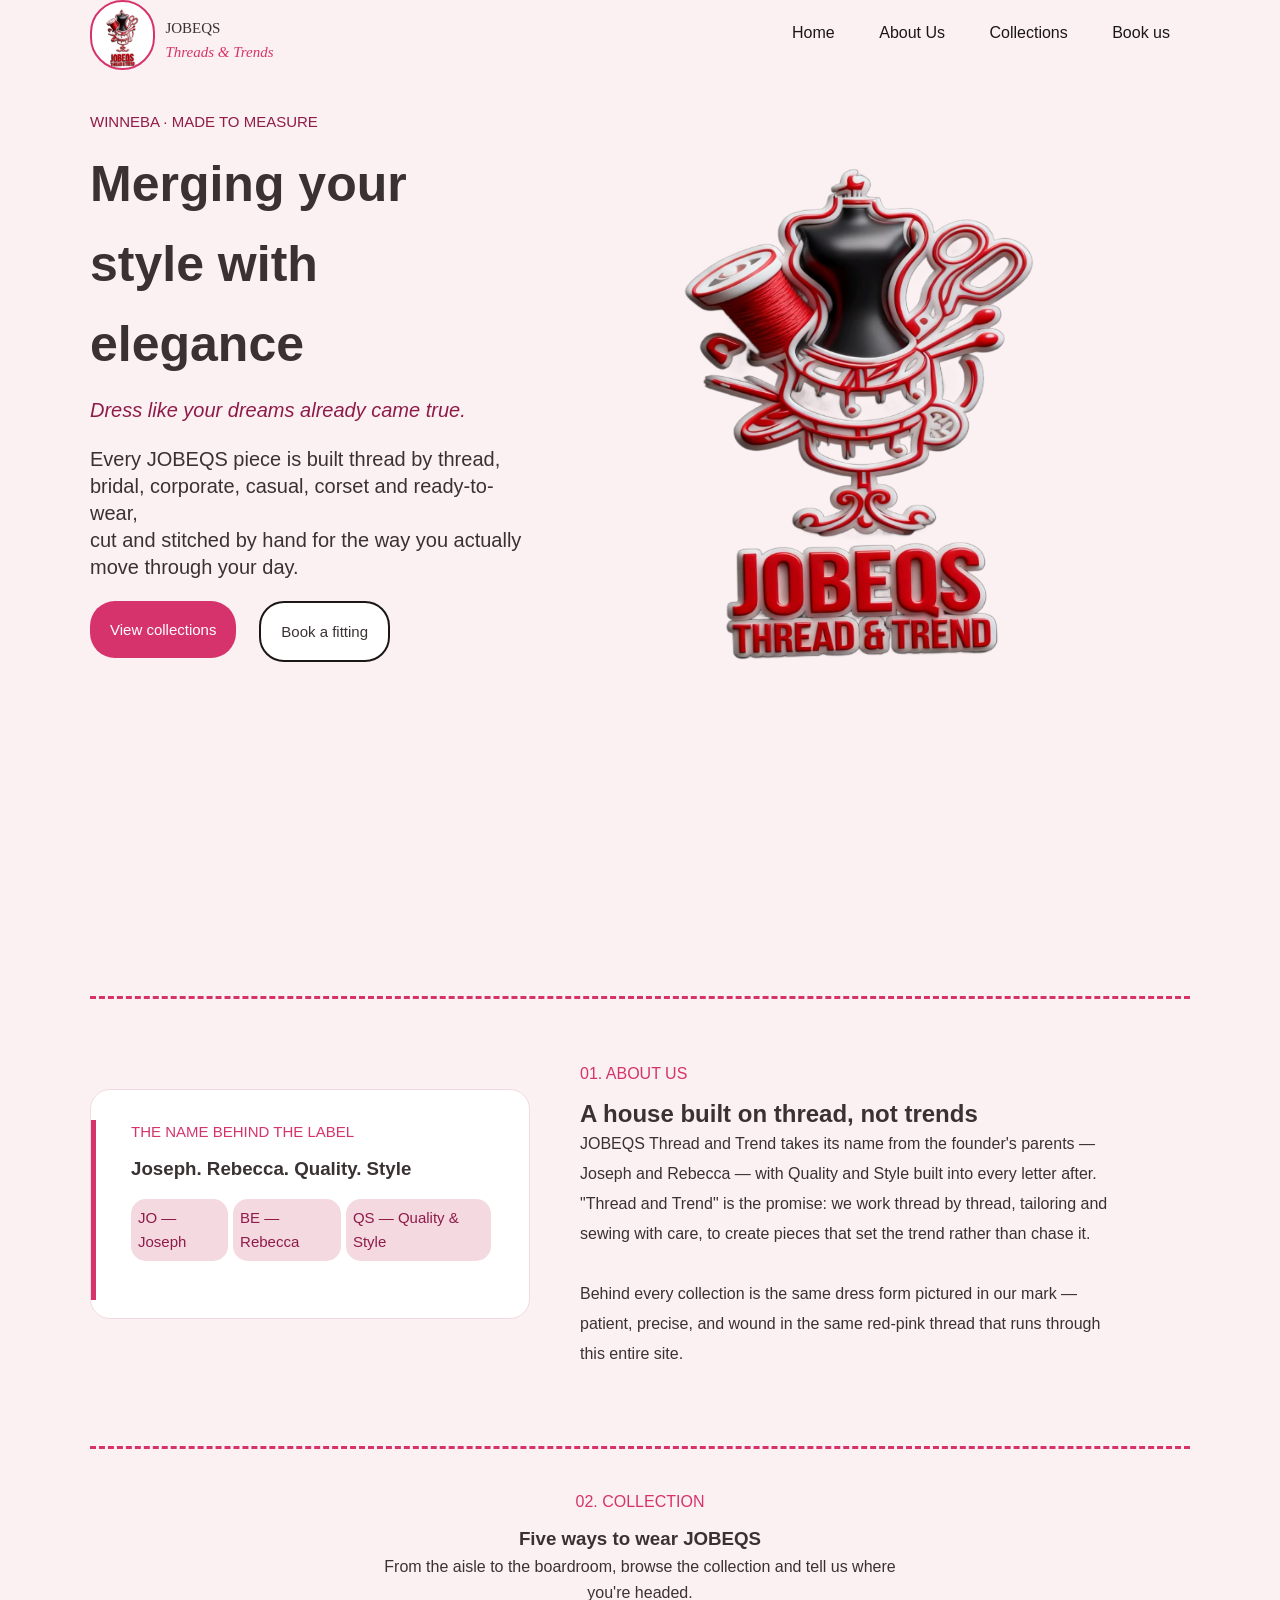
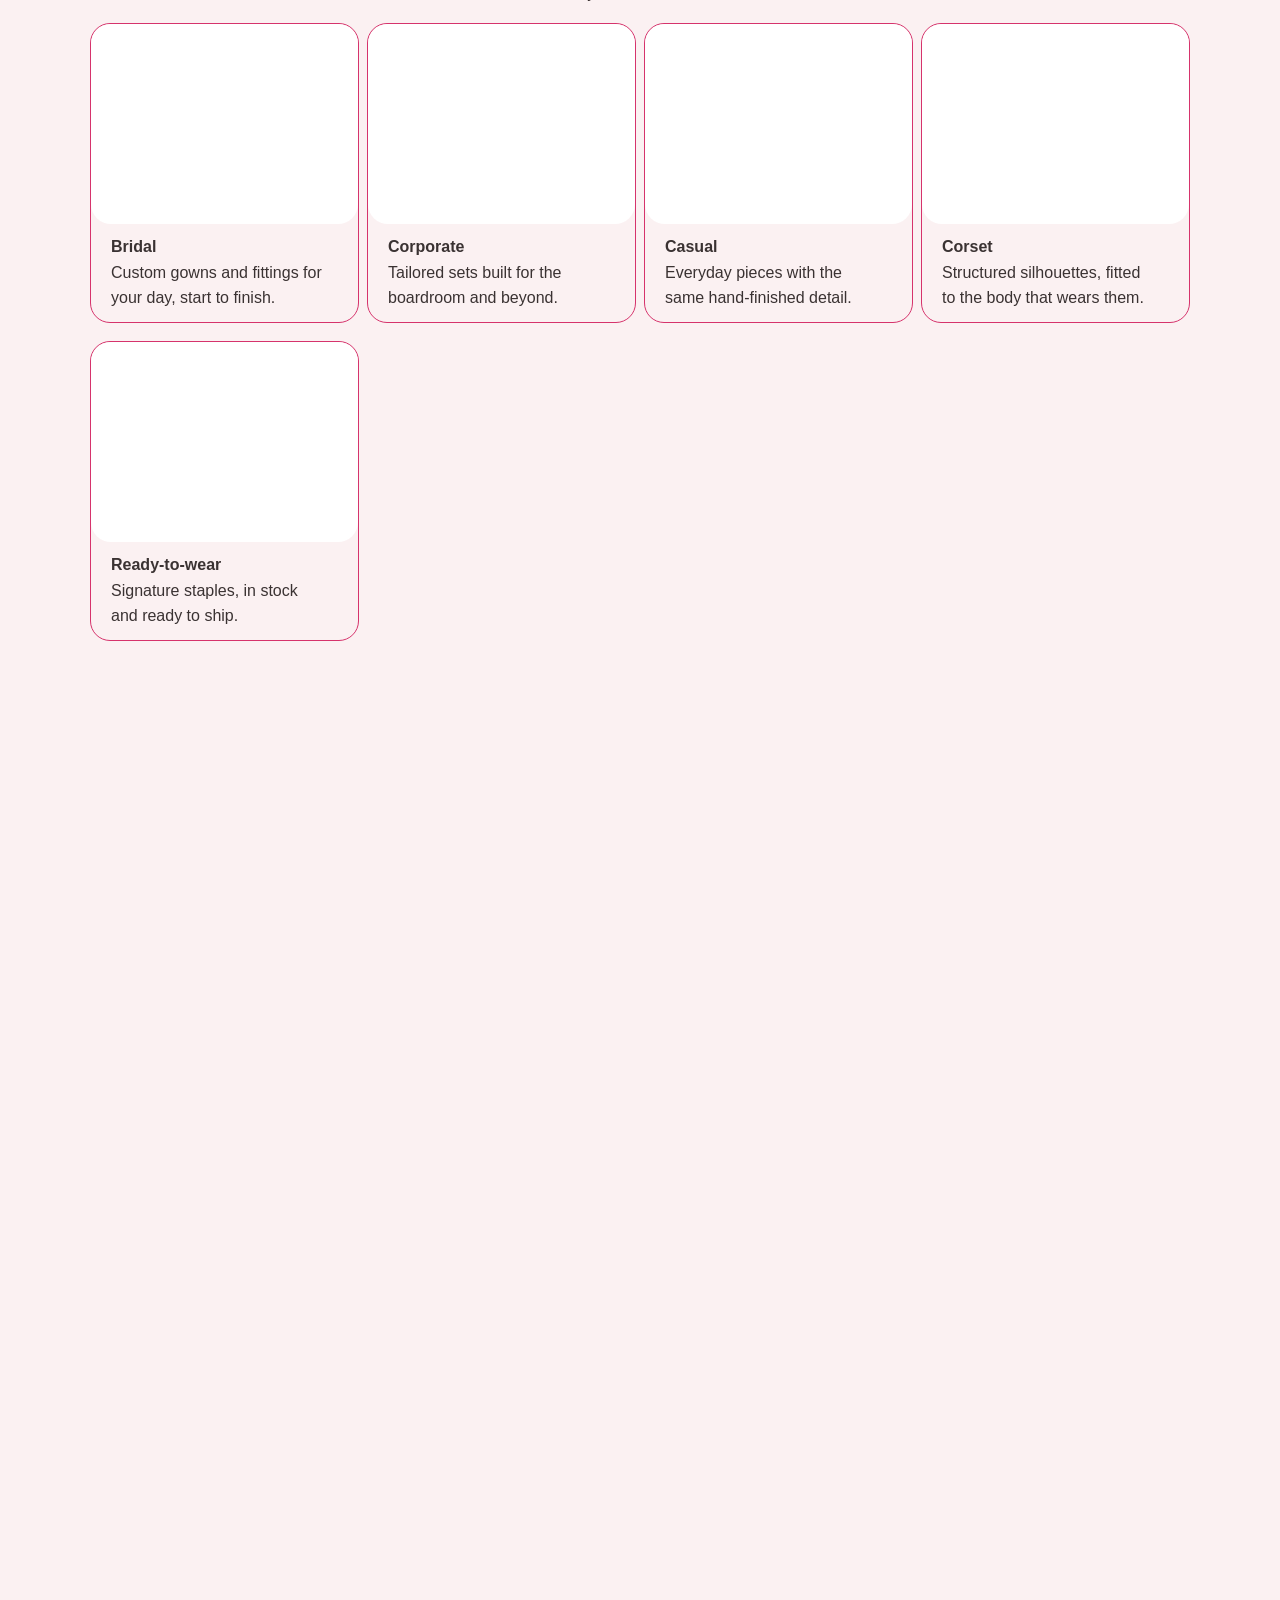
==== index.html @ d72ade36 "finished collections" ====
<!DOCTYPE html>
<html lang="en">
<head>
    <meta charset="UTF-8">
    <meta name="viewport" content="width=device-width, initial-scale=1.0">
    <meta name="author" content="Samuel Motey Howard">
    <meta name="description" content="JOBEQS Thread Trend — Winneba's bridal boutique, also crafting elegant ready-to-wear, corset & corporate fashion">
    <title>JOBEQS Thread & Trends</title>
    <link rel="stylesheet" href="styles/index.css">

    <link rel="preconnect" href="https://fonts.googleapis.com">
    <link rel="preconnect" href="https://fonts.gstatic.com" crossorigin>
    <link href="https://fonts.googleapis.com/css2?family=Roboto:ital,wght@0,100..900;1,100..900&display=swap" rel="stylesheet">
</head>
<body>
    <header>
        <div class="logo">
            <img src="images/20260605_090906.png" alt="jobeqes logo">
            <span>
                JOBEQS <br>
                <span class="brand">Threads &amp; Trends</span>
            </span>
        </div>

        <div class="nav">
            <a href="#">Home</a>
            <a href="#">About Us</a>
            <a href="#">Collections</a>
            <a href="#">Book us</a>
        </div>
    </header>



    <main>
        <section class="home">
            <div class="homeinfo">
                <p class="hometop">
                    WINNEBA &middot; MADE TO MEASURE
                </p>

                <h1>Merging your <br>
                    style with <br>
                    elegance 
                </h1>

                <p class="homebottom">
                    Dress like your dreams already came true.
                </p>

                <article>
                    Every JOBEQS piece is built thread by thread, <br>bridal, corporate, casual, corset and ready-to-wear,<br>cut and
                    stitched by
                    hand for the way you actually <br>move through your day.
                </article>

                <div class="buttons">
                    <a href="#" class="viewcollection">
                        <button>View collections</button>
                    </a>
                    
                    <a href="#" class="bookfitting">
                        <button>Book a fitting</button>
                    </a>
                </div>
            </div>


            <div class="homeimage">
                <img src="images/20260605_090906.png" alt="image">
            </div>
        </section>
        <br>
        <section class="aboutus">
            <div class="labelbox">
                <div class="label">
                    <p class="sectiontitle">THE NAME BEHIND THE LABEL</p>
                    <h3>Joseph. Rebecca. Quality. Style</h3>
                    <span>
                        <p>JO — Joseph</p>
                        <p>BE — Rebecca</p> 
                        <p>QS — Quality & Style</p>
                    </span>
                </div>
            </div>

            <div class="labelinfo">
                <p class="sectiontitle">01. ABOUT US</p>
                <h2>A house built on thread, not trends</h2>
                <p>JOBEQS Thread and Trend takes its name from the founder's parents — <br>Joseph and Rebecca — with Quality and Style built
                into every letter after. <br>"Thread and Trend" is the promise: we work thread by thread, tailoring and <br>sewing with care, to
                create pieces that set the trend rather than chase it.
                <br><br>
                Behind every collection is the same dress form pictured in our mark — <br>patient, precise, and wound in the same red-pink
                thread that runs through <br>this entire site.</p>
            </div>
        </section>

        <section class="collections">
            <div class="collectioninfo">
                <p class="sectiontitle">02. COLLECTION</p>
                <h3>Five ways to wear JOBEQS</h3>
                <p>From the aisle to the boardroom, browse the collection and tell us where <br>you're headed.</p>

            </div>

            <div class="products">
                <div class="productcat">
                    <div class="productimage"></div>
                    <div class="productinfo">
                        <h4>Bridal</h4>
                        <p>Custom gowns and fittings for <br>your day, start to finish.</p>
                    </div>
                </div>

                <div class="productcat">
                    <div class="productimage"></div>
                    <div class="productinfo">
                        <h4>Corporate</h4>
                        <p>Tailored sets built for the <br>boardroom and beyond.</p>
                    </div>
                </div>

                <div class="productcat">
                    <div class="productimage"></div>
                    <div class="productinfo">
                        <h4>Casual</h4>
                        <p>Everyday pieces with the <br>same hand-finished detail.</p>
                    </div>
                </div>
                
                <div class="productcat">
                    <div class="productimage"></div>
                    <div class="productinfo">
                        <h4>Corset</h4>
                        <p>Structured silhouettes, fitted <br>to the body that wears them.</p>
                    </div>
                </div>

                <div class="productcat">
                    <div class="productimage"></div>
                    <div class="productinfo">
                        <h4>Ready-to-wear</h4>
                        <p>Signature staples, in stock <br>and ready to ship.</p>
                    </div>
                </div class="productcat">
            </div>
        </section>

        <section></section>
    </main>
    


    <footer></footer>
</body>
</html>
---- styles/index.css ----
*{
    margin: 0;
    padding: 0;
    box-sizing: border-box;
}

:root {
    --blush: #FBF1F2;
    --paper: #FFFFFF;
    --pink-mist: #F4D9E1;
    --rose: #D6336C;
    --rose-deep: #8F1B49;
    --ink: #1B1717;
    --ink-soft: #3A3232;
    --thread: repeating-linear-gradient(90deg, var(--rose) 0 10px, transparent 10px 18px);
}

html{
    scroll-behavior: smooth;
}

body{
    background-color: var(--blush);
    color: var(--ink-soft);
    font-family: 'Roboto', sans-serif;
    line-height: 1.6;
}

header,main,footer{
    /* border: 1px solid red; */
    width: 1100px;
    height: auto;
    margin: 0 auto;
    font-family: 'Gill Sans', 'Gill Sans MT', Calibri, 'Trebuchet MS', sans-serif;
    
}

header{
    position: sticky;
    top: 0;
    z-index: 50;
    height: 70px;
    display: flex;
    flex-direction: row;
    justify-content: space-between;
    background: #FBF1F2;
}

.logo{
    display: flex;
    flex-direction: row;
    width: 30%;
    height: 100%;
    gap: 0.65em
}

.logo img{
    border: 2px solid var(--rose);
    border-radius: 35px;
    width: 65px;
    height: 100%;
    background: var(--paper);
}

.logo span{
    margin-top: 16px;
    font-family: "Fraunces";
    font-size: 15px;
}

.logo .brand{
    font-family: "Cormorant Garamond";
    color: var(--rose);
    font-style: italic;
}

.nav {
    padding-top: 20px;
}

.nav a{
    padding: 20px;
    text-decoration: none;
    color: var(--ink);
    font-size: 16px;
    font-family: "Work Sans", Arial, sans-serif;
}

main{
    display: flex;
    flex-direction: column;
}

main section{
    /* border: 1px solid red; */
    height: 900px;
}
.home {
    display: flex;
    flex-direction: row;
    border: none;
}

.homeinfo {
    width: 40%;
    height: 560px;
    margin-top: 40px;
}

.homeimage {
    width: 60%;
    height: 560px;
    margin-top: 40px;
}

.homeimage img {
    height: 100%;
    width: 100%;
}

.home p {
    color: var(--rose-deep);
    font-size: 15px;
    padding-bottom: 10px;
}

.home h1 {
    padding-bottom: 10px;
    font-size: 50px;
    font-family: "Work Sans", Arial, sans-serif;
}

.home .homebottom {
    font-style: italic;
    font-size: 20px;
}

.buttons {
    width: 300px;
    display: flex;
    flex-direction: row;
    justify-content: space-between;
    margin-top: 20px;
}

.buttons button {
    border-radius: 25px;
    padding: 20px;
    font-size: 15px;
}

.viewcollection button {
    background-color: var(--rose);
    color: #FFFFFF;
    border: none;
}

.bookfitting button {
    background-color: var(--paper);
    border: 2px solid #1B1717;
    color: #3A3232;
}

.home article {
    margin-top: 10px;
    line-height: 27px;
    font-size: 20px;
}

.aboutus{
    border-top: 3px dashed #D6336C;
    display: flex;
    flex-direction: row;
    height: 450px;
}

.aboutus .labelbox{
    border: 1px solid #F4D9E1;
    width: 40%;
    height: 230px;
    margin-top: 90px;
    background: var(--paper);
    border-radius: 20px;

}

.aboutus .labelinfo {
    width: 55%;
    height: 320px;
    margin-top: 60px;
    margin-left: 50px;
    line-height: 30px;
}

.sectiontitle{
    color: var(--rose);
    padding-bottom: 10px;
}

.label{
    margin-top: 30px;
    width: 400px;
    height: 180px;
    border-left: 5px solid #D6336C;
    padding-left: 35px;
}

.label p{
    font-size: 15px;
}


.label span{
    display: flex;
    flex-direction: row;
    gap: 5px;
    margin-top: 15px;
}

.label span p{
    background: var(--pink-mist);
    color: var(--rose-deep);
    padding: 7px;
    border-radius: 15px;
}

.collections{
    border-top: 3px dashed #D6336C;

}

.collectioninfo{
    margin-top: 40px;
    height: 15%;
}

.collectioninfo h3{
    text-align: center;
}

.collectioninfo p{
    text-align: center;
}

.products{
    height: 70%;
    display: grid;
    grid-template-columns: repeat(4, 1fr);
    gap: 8px;
}

.products .productcat{
    border: 1px solid #D6336C;
    width: 269px;
    height: 300px;
    display: flex;
    flex-direction: column;
    border-radius: 20px;
}

.productimage{
    border-radius: 20px;
    background: #FFFFFF;
    height: 200px;

}

.productinfo{
    padding: 10px 0 0 20px;
}
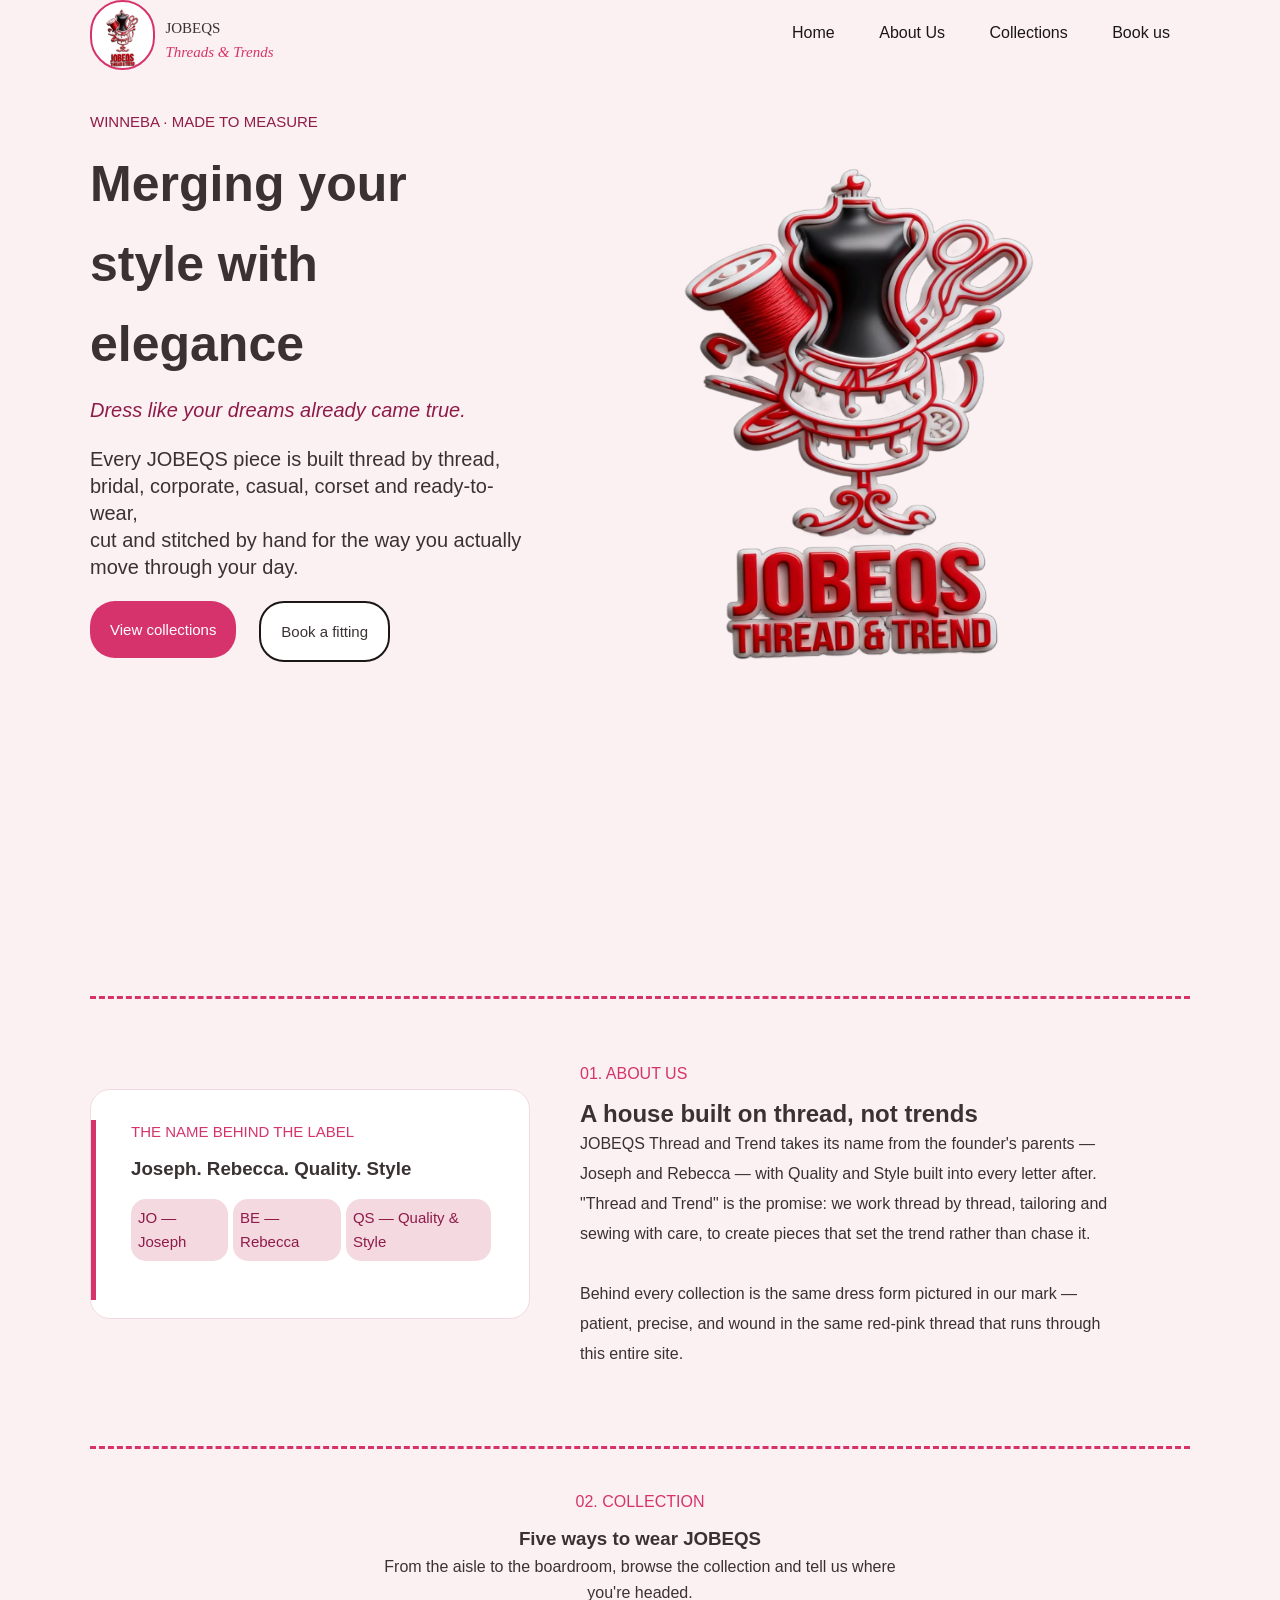
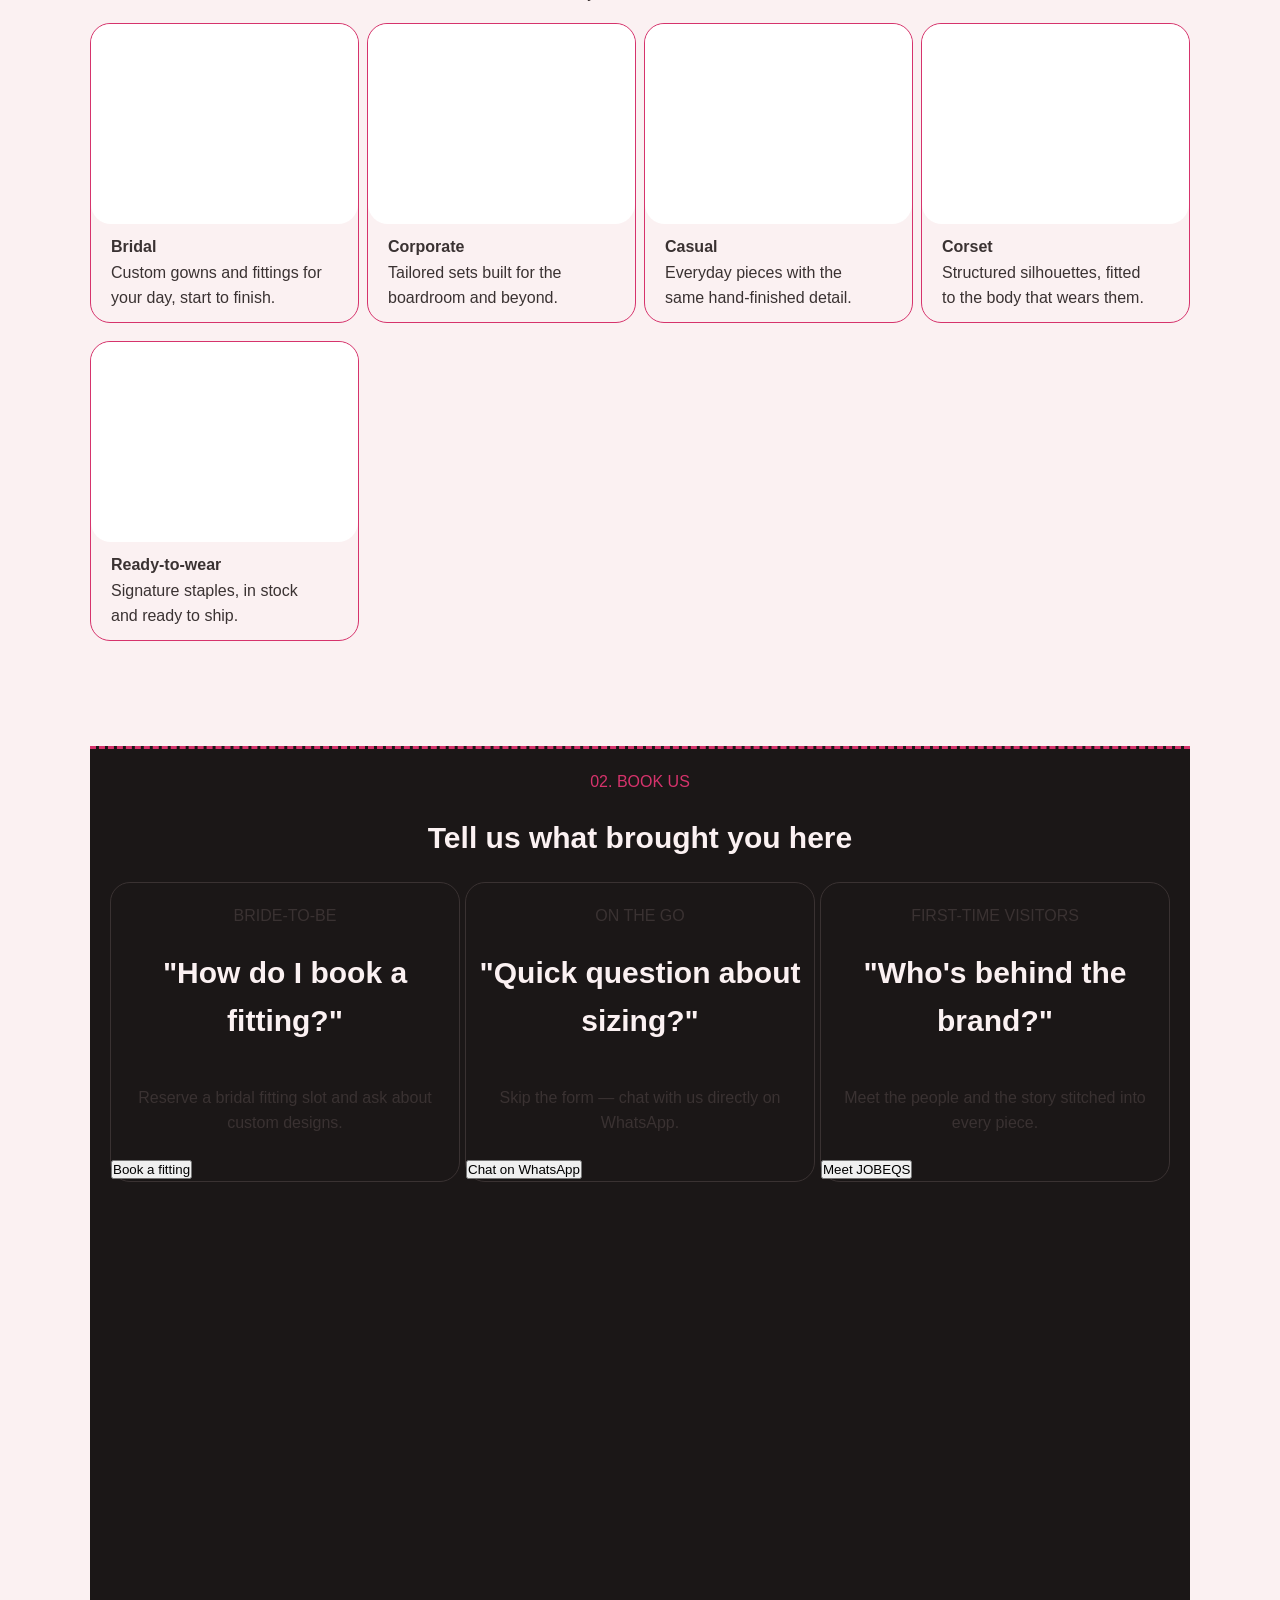
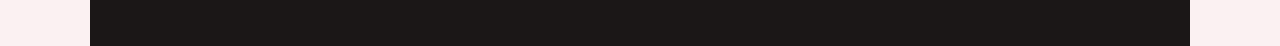
==== commit c50060c1: "bookus" ====
--- a/index.html
+++ b/index.html
@@ -147,7 +147,41 @@
             </div>
         </section>
 
-        <section></section>
+        <section class="bookus">
+            <p class="sectiontitle">02. BOOK US</p>
+            <h3>Tell us what brought you here</h3>
+
+            <div class="bookusdiv">
+                <div class="bookusinfo">
+                    <p>BRIDE-TO-BE</p>
+                    <h3>"How do I book a fitting?"</h3>
+                    <p>Reserve a bridal fitting slot and ask about custom designs.</p>
+                    <a href="#">
+                        <button>Book a fitting</button>
+                    </a>
+                </div>
+
+
+                <div class="bookusinfo">
+                    <p>ON THE GO</p>
+                    <h3>"Quick question about sizing?"</h3>
+                    <p>Skip the form — chat with us directly on WhatsApp.</p>
+                    <a href="#">
+                        <button>Chat on WhatsApp</button>
+                    </a>
+                </div>
+
+
+                <div class="bookusinfo">
+                    <p>FIRST-TIME VISITORS</p>
+                    <h3>"Who's behind the brand?"</h3>
+                    <p>Meet the people and the story stitched into every piece.</p>
+                    <a href="#">
+                        <button>Meet JOBEQS</button>
+                    </a>
+                </div>
+            </div>
+        </section>
     </main>
     
 
--- a/styles/index.css
+++ b/styles/index.css
@@ -84,6 +84,7 @@
     color: var(--ink);
     font-size: 16px;
     font-family: "Work Sans", Arial, sans-serif;
+    cursor: pointer;
 }
 
 main{
@@ -153,12 +154,14 @@
     background-color: var(--rose);
     color: #FFFFFF;
     border: none;
+    cursor: pointer;
 }
 
 .bookfitting button {
     background-color: var(--paper);
     border: 2px solid #1B1717;
     color: #3A3232;
+    cursor: pointer;
 }
 
 .home article {
@@ -256,6 +259,7 @@
     display: flex;
     flex-direction: column;
     border-radius: 20px;
+    cursor: pointer;
 }
 
 .productimage{
@@ -269,4 +273,36 @@
     padding: 10px 0 0 20px;
 }
 
-
+.bookus{
+    border-top: 3px dashed #D6336C;
+    background: var(--ink);
+}
+
+.bookus p{
+    text-align: center;
+    padding: 20px;
+}
+
+.bookus h3{
+    text-align: center;
+    color: var(--blush);
+    font-size: 30px;
+    padding-bottom: 20px;
+}
+
+.bookusdiv{
+    display: flex;
+    flex-direction: row;
+    justify-content: center;
+    gap: 5px;
+}
+
+.bookusinfo{
+    border: 1px solid #3A3232;
+    width: 350px;
+    height: 300px;
+    display: flex;
+    flex-direction: column;
+    border-radius: 20px;
+    cursor: pointer;
+}
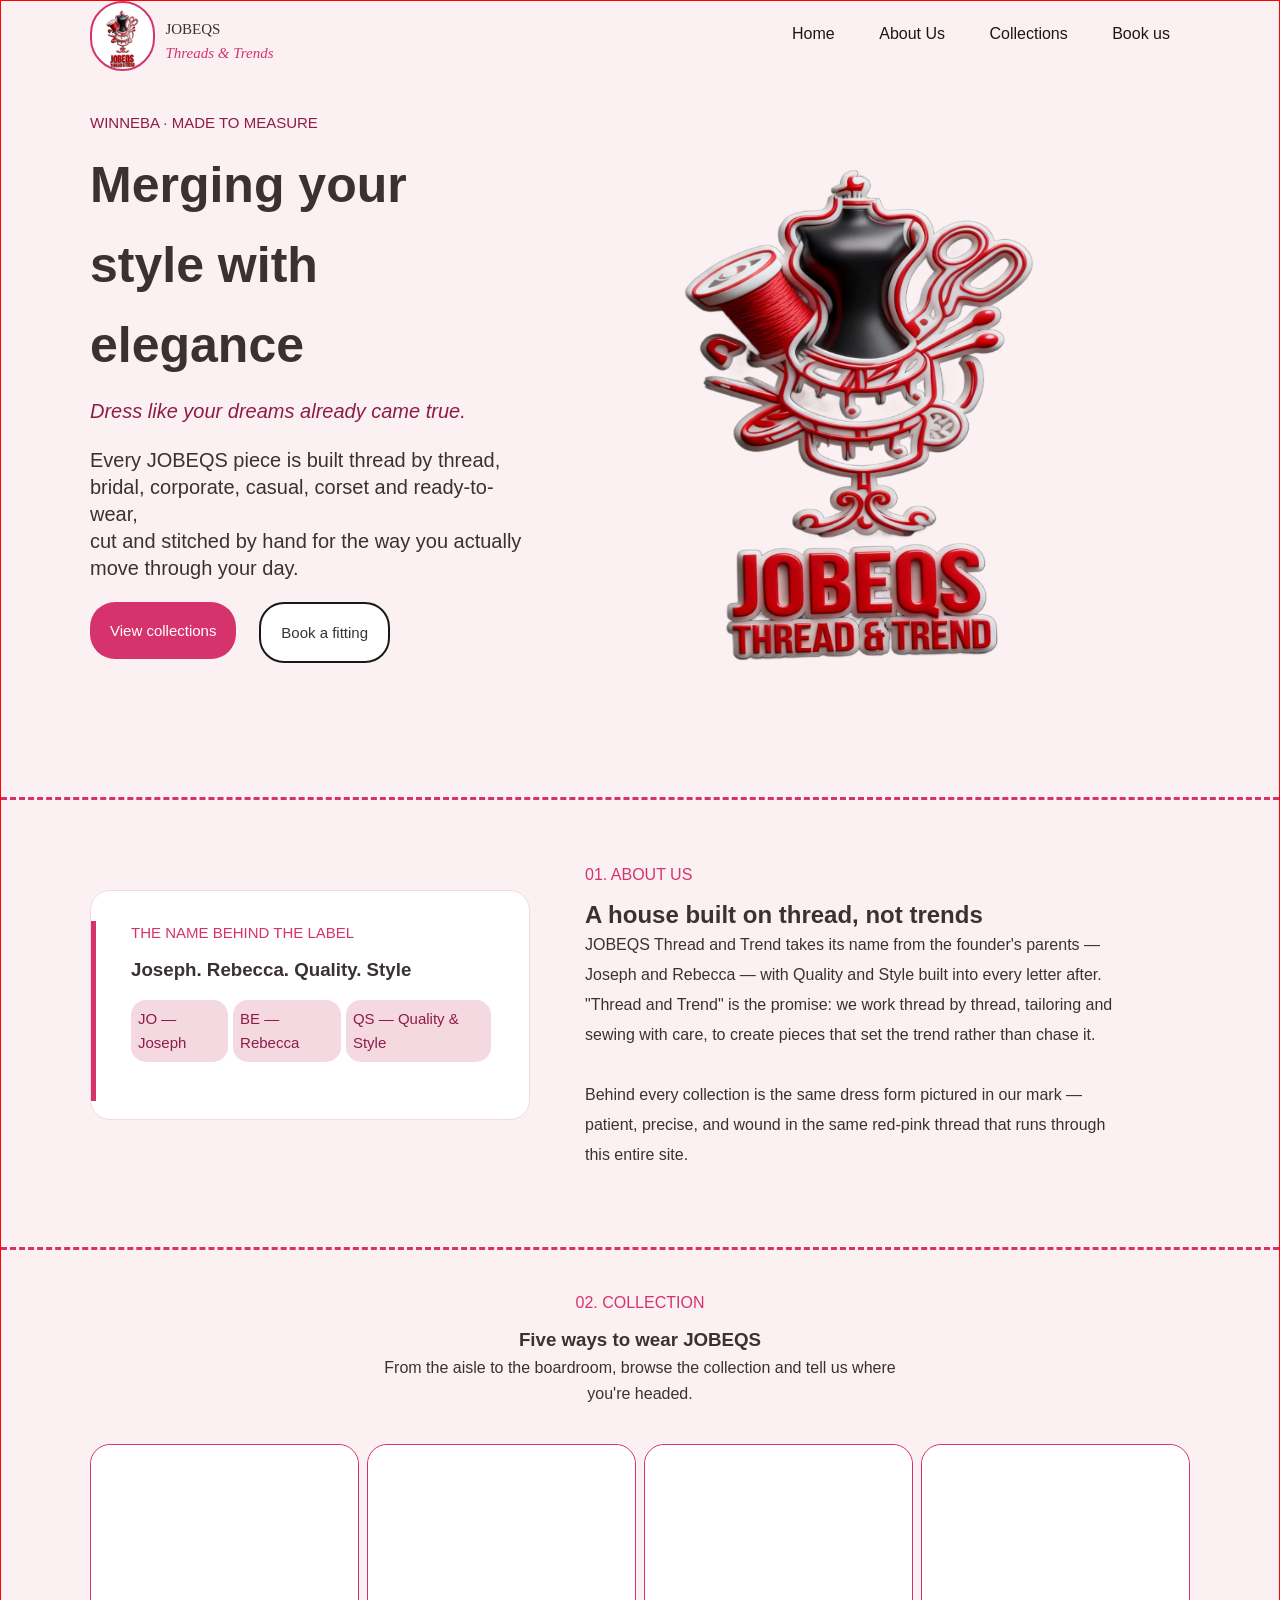
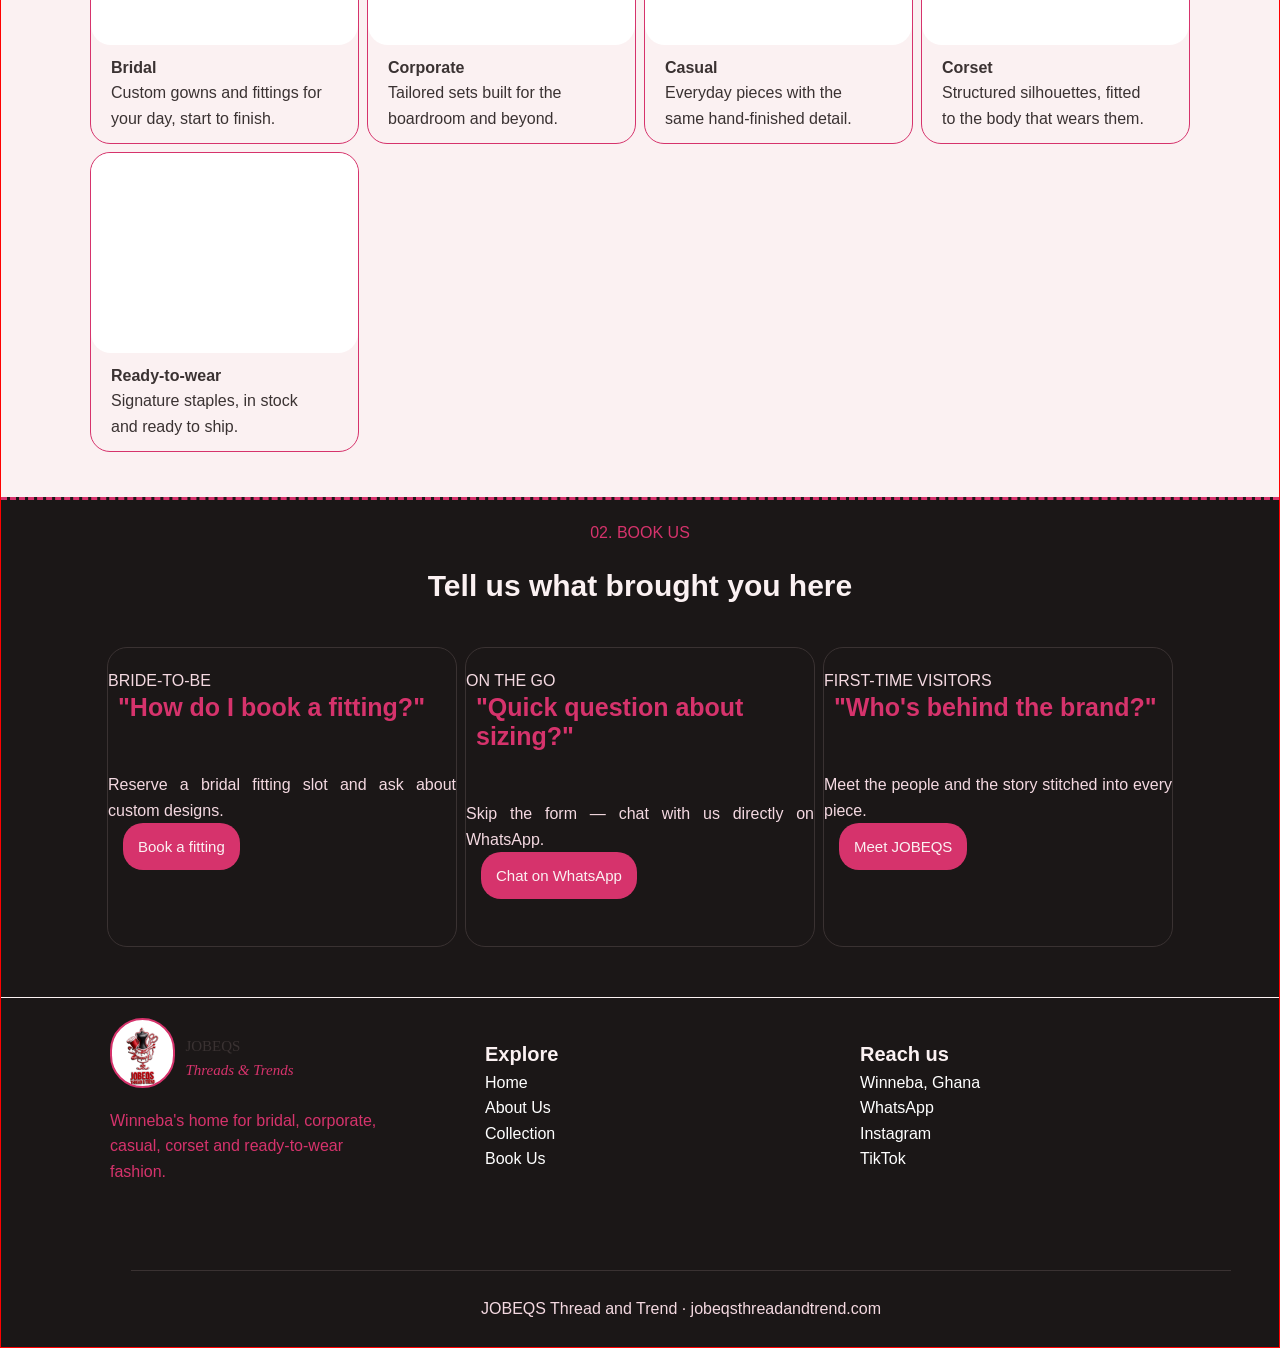
==== commit 2bdfbd71: "phase1" ====
--- a/index.html
+++ b/index.html
@@ -14,19 +14,21 @@
 </head>
 <body>
     <header>
-        <div class="logo">
-            <img src="images/20260605_090906.png" alt="jobeqes logo">
-            <span>
-                JOBEQS <br>
-                <span class="brand">Threads &amp; Trends</span>
-            </span>
-        </div>
-
-        <div class="nav">
-            <a href="#">Home</a>
-            <a href="#">About Us</a>
-            <a href="#">Collections</a>
-            <a href="#">Book us</a>
+        <div class="fullcontainer">
+            <div class="logo">
+                <img src="images/20260605_090906.png" alt="jobeqes logo">
+                <span>
+                    JOBEQS <br>
+                    <span class="brand">Threads &amp; Trends</span>
+                </span>
+            </div>
+            
+            <div class="nav">
+                <a href="#">Home</a>
+                <a href="#">About Us</a>
+                <a href="#">Collections</a>
+                <a href="#">Book us</a>
+            </div>
         </div>
     </header>
 
@@ -34,158 +36,213 @@
 
     <main>
         <section class="home">
-            <div class="homeinfo">
-                <p class="hometop">
-                    WINNEBA &middot; MADE TO MEASURE
-                </p>
-
-                <h1>Merging your <br>
-                    style with <br>
-                    elegance 
-                </h1>
-
-                <p class="homebottom">
-                    Dress like your dreams already came true.
-                </p>
-
-                <article>
-                    Every JOBEQS piece is built thread by thread, <br>bridal, corporate, casual, corset and ready-to-wear,<br>cut and
-                    stitched by
-                    hand for the way you actually <br>move through your day.
-                </article>
-
-                <div class="buttons">
-                    <a href="#" class="viewcollection">
-                        <button>View collections</button>
-                    </a>
-                    
-                    <a href="#" class="bookfitting">
-                        <button>Book a fitting</button>
-                    </a>
-                </div>
-            </div>
-
-
-            <div class="homeimage">
-                <img src="images/20260605_090906.png" alt="image">
+            <div class="fullcontainer">
+                <div class="homeinfo">
+                    <p class="hometop">
+                        WINNEBA &middot; MADE TO MEASURE
+                    </p>
+                
+                    <h1>Merging your <br>
+                        style with <br>
+                        elegance
+                    </h1>
+                
+                    <p class="homebottom">
+                        Dress like your dreams already came true.
+                    </p>
+                
+                    <article>
+                        Every JOBEQS piece is built thread by thread, <br>bridal, corporate, casual, corset and ready-to-wear,<br>cut
+                        and
+                        stitched by
+                        hand for the way you actually <br>move through your day.
+                    </article>
+                
+                    <div class="buttons">
+                        <a href="#" class="viewcollection">
+                            <button>View collections</button>
+                        </a>
+                
+                        <a href="#" class="bookfitting">
+                            <button>Book a fitting</button>
+                        </a>
+                    </div>
+                </div>
+                
+                
+                <div class="homeimage">
+                    <img src="images/20260605_090906.png" alt="image">
+                </div>
             </div>
         </section>
         <br>
         <section class="aboutus">
-            <div class="labelbox">
-                <div class="label">
-                    <p class="sectiontitle">THE NAME BEHIND THE LABEL</p>
-                    <h3>Joseph. Rebecca. Quality. Style</h3>
-                    <span>
-                        <p>JO — Joseph</p>
-                        <p>BE — Rebecca</p> 
-                        <p>QS — Quality & Style</p>
-                    </span>
-                </div>
-            </div>
-
-            <div class="labelinfo">
-                <p class="sectiontitle">01. ABOUT US</p>
-                <h2>A house built on thread, not trends</h2>
-                <p>JOBEQS Thread and Trend takes its name from the founder's parents — <br>Joseph and Rebecca — with Quality and Style built
-                into every letter after. <br>"Thread and Trend" is the promise: we work thread by thread, tailoring and <br>sewing with care, to
-                create pieces that set the trend rather than chase it.
-                <br><br>
-                Behind every collection is the same dress form pictured in our mark — <br>patient, precise, and wound in the same red-pink
-                thread that runs through <br>this entire site.</p>
+            <div class="fullcontainer">
+                <div class="fullcontainer">
+                    <div class="labelbox">
+                        <div class="label">
+                            <p class="sectiontitle">THE NAME BEHIND THE LABEL</p>
+                            <h3>Joseph. Rebecca. Quality. Style</h3>
+                            <span>
+                                <p>JO — Joseph</p>
+                                <p>BE — Rebecca</p>
+                                <p>QS — Quality & Style</p>
+                            </span>
+                        </div>
+                    </div>
+                
+                    <div class="labelinfo">
+                        <p class="sectiontitle">01. ABOUT US</p>
+                        <h2>A house built on thread, not trends</h2>
+                        <p>JOBEQS Thread and Trend takes its name from the founder's parents — <br>Joseph and Rebecca — with Quality and
+                            Style built
+                            into every letter after. <br>"Thread and Trend" is the promise: we work thread by thread, tailoring and
+                            <br>sewing with care, to
+                            create pieces that set the trend rather than chase it.
+                            <br><br>
+                            Behind every collection is the same dress form pictured in our mark — <br>patient, precise, and wound in the
+                            same red-pink
+                            thread that runs through <br>this entire site.
+                        </p>
+                    </div>
+                </div>
             </div>
         </section>
 
         <section class="collections">
-            <div class="collectioninfo">
-                <p class="sectiontitle">02. COLLECTION</p>
-                <h3>Five ways to wear JOBEQS</h3>
-                <p>From the aisle to the boardroom, browse the collection and tell us where <br>you're headed.</p>
-
-            </div>
-
-            <div class="products">
-                <div class="productcat">
-                    <div class="productimage"></div>
-                    <div class="productinfo">
-                        <h4>Bridal</h4>
-                        <p>Custom gowns and fittings for <br>your day, start to finish.</p>
-                    </div>
-                </div>
-
-                <div class="productcat">
-                    <div class="productimage"></div>
-                    <div class="productinfo">
-                        <h4>Corporate</h4>
-                        <p>Tailored sets built for the <br>boardroom and beyond.</p>
-                    </div>
-                </div>
-
-                <div class="productcat">
-                    <div class="productimage"></div>
-                    <div class="productinfo">
-                        <h4>Casual</h4>
-                        <p>Everyday pieces with the <br>same hand-finished detail.</p>
-                    </div>
-                </div>
-                
-                <div class="productcat">
-                    <div class="productimage"></div>
-                    <div class="productinfo">
-                        <h4>Corset</h4>
-                        <p>Structured silhouettes, fitted <br>to the body that wears them.</p>
-                    </div>
-                </div>
-
-                <div class="productcat">
-                    <div class="productimage"></div>
-                    <div class="productinfo">
-                        <h4>Ready-to-wear</h4>
-                        <p>Signature staples, in stock <br>and ready to ship.</p>
-                    </div>
-                </div class="productcat">
+            <div class="fullcontainer">
+                <div class="collectioninfo">
+                    <p class="sectiontitle">02. COLLECTION</p>
+                    <h3>Five ways to wear JOBEQS</h3>
+                    <p>From the aisle to the boardroom, browse the collection and tell us where <br>you're headed.</p>
+                </div>
+                
+                <div class="products">
+                    <div class="productcat">
+                        <div class="productimage"></div>
+                        <div class="productinfo">
+                            <h4>Bridal</h4>
+                            <p>Custom gowns and fittings for <br>your day, start to finish.</p>
+                        </div>
+                    </div>
+                
+                    <div class="productcat">
+                        <div class="productimage"></div>
+                        <div class="productinfo">
+                            <h4>Corporate</h4>
+                            <p>Tailored sets built for the <br>boardroom and beyond.</p>
+                        </div>
+                    </div>
+                
+                    <div class="productcat">
+                        <div class="productimage"></div>
+                        <div class="productinfo">
+                            <h4>Casual</h4>
+                            <p>Everyday pieces with the <br>same hand-finished detail.</p>
+                        </div>
+                    </div>
+                
+                    <div class="productcat">
+                        <div class="productimage"></div>
+                        <div class="productinfo">
+                            <h4>Corset</h4>
+                            <p>Structured silhouettes, fitted <br>to the body that wears them.</p>
+                        </div>
+                    </div>
+                
+                    <div class="productcat">
+                        <div class="productimage"></div>
+                        <div class="productinfo">
+                            <h4>Ready-to-wear</h4>
+                            <p>Signature staples, in stock <br>and ready to ship.</p>
+                        </div>
+                    </div class="productcat">
+                </div>
             </div>
         </section>
 
         <section class="bookus">
-            <p class="sectiontitle">02. BOOK US</p>
-            <h3>Tell us what brought you here</h3>
-
-            <div class="bookusdiv">
-                <div class="bookusinfo">
-                    <p>BRIDE-TO-BE</p>
-                    <h3>"How do I book a fitting?"</h3>
-                    <p>Reserve a bridal fitting slot and ask about custom designs.</p>
-                    <a href="#">
-                        <button>Book a fitting</button>
-                    </a>
-                </div>
-
-
-                <div class="bookusinfo">
-                    <p>ON THE GO</p>
-                    <h3>"Quick question about sizing?"</h3>
-                    <p>Skip the form — chat with us directly on WhatsApp.</p>
-                    <a href="#">
-                        <button>Chat on WhatsApp</button>
-                    </a>
-                </div>
-
-
-                <div class="bookusinfo">
-                    <p>FIRST-TIME VISITORS</p>
-                    <h3>"Who's behind the brand?"</h3>
-                    <p>Meet the people and the story stitched into every piece.</p>
-                    <a href="#">
-                        <button>Meet JOBEQS</button>
-                    </a>
+            <div class="fullcontainer">
+                <p class="sectiontitle">02. BOOK US</p>
+                <h3>Tell us what brought you here</h3>
+                
+                <div class="bookusdiv">
+                    <div class="bookusinfo">
+                        <p>BRIDE-TO-BE</p>
+                        <h3>"How do I book a fitting?"</h3>
+                        <p>Reserve a bridal fitting slot and ask about custom designs.</p>
+                        <a href="#">
+                            <button>Book a fitting</button>
+                        </a>
+                    </div>
+                
+                
+                    <div class="bookusinfo">
+                        <p>ON THE GO</p>
+                        <h3>"Quick question about sizing?"</h3>
+                        <p>Skip the form — chat with us directly on WhatsApp.</p>
+                        <a href="#">
+                            <button>Chat on WhatsApp</button>
+                        </a>
+                    </div>
+                
+                
+                    <div class="bookusinfo">
+                        <p>FIRST-TIME VISITORS</p>
+                        <h3>"Who's behind the brand?"</h3>
+                        <p>Meet the people and the story stitched into every piece.</p>
+                        <a href="#">
+                            <button>Meet JOBEQS</button>
+                        </a>
+                    </div>
                 </div>
             </div>
         </section>
     </main>
     
 
-
-    <footer></footer>
+    <footer>
+        <section>
+            <div class="fullcontainer">
+                <div class="footerdiv">
+                    <div class="logo">
+                        <img src="images/20260605_090906.png" alt="jobeqes logo">
+                        <span>
+                            JOBEQS <br>
+                            <span class="brand">Threads &amp; Trends</span>
+                        </span>
+                    </div>
+                
+                    <p>
+                        Winneba's home for bridal, corporate,<br>casual, corset and ready-to-wear <br> fashion.
+                    </p>
+                </div>
+                
+                <div class="footerdiv">
+                    <p class="foot-title">Explore</p>
+                    <ul>
+                        <a href="#">Home</a>
+                        <a href="#">About Us</a>
+                        <a href="#">Collection</a>
+                        <a href="#">Book Us</a>
+                    </ul>
+                </div>
+                
+                <div class="footerdiv">
+                    <p class="foot-title">Reach us</p>
+                    <ul>
+                        <a href="#">Winneba, Ghana</a>
+                        <a href="#">WhatsApp</a>
+                        <a href="#">Instagram</a>
+                        <a href="#">TikTok</a>
+                    </ul>
+                </div>
+                </section>
+                
+                <div class="footer-email">
+                    <p>JOBEQS Thread and Trend · <a href="#">jobeqsthreadandtrend.com</a></p>
+                </div>
+            </div>
+    </footer>
 </body>
 </html>
--- a/styles/index.css
+++ b/styles/index.css
@@ -20,6 +20,7 @@
 }
 
 body{
+    border: 1px solid red;
     background-color: var(--blush);
     color: var(--ink-soft);
     font-family: 'Roboto', sans-serif;
@@ -28,11 +29,22 @@
 
 header,main,footer{
     /* border: 1px solid red; */
-    width: 1100px;
+    /* width: 1100px; */
+    width: 100%;
     height: auto;
     margin: 0 auto;
     font-family: 'Gill Sans', 'Gill Sans MT', Calibri, 'Trebuchet MS', sans-serif;
     
+}
+
+.fullcontainer{
+    width: 1100px;
+    height: 100%;
+    
+    margin: 0 auto;
+    display: flex;
+    flex-direction: row;
+    justify-content: space-between;
 }
 
 header{
@@ -94,12 +106,12 @@
 
 main section{
     /* border: 1px solid red; */
-    height: 900px;
+    height: 700px;
 }
 .home {
     display: flex;
     flex-direction: row;
-    border: none;
+    /* border: 1px solid red; */
 }
 
 .homeinfo {
@@ -229,7 +241,13 @@
 
 .collections{
     border-top: 3px dashed #D6336C;
-
+    height: 850px
+
+}
+
+.collections .fullcontainer{
+    display: flex;
+    flex-direction: column;
 }
 
 .collectioninfo{
@@ -250,6 +268,7 @@
     display: grid;
     grid-template-columns: repeat(4, 1fr);
     gap: 8px;
+    margin-bottom: 60px;
 }
 
 .products .productcat{
@@ -276,25 +295,32 @@
 .bookus{
     border-top: 3px dashed #D6336C;
     background: var(--ink);
+    height: 500px;
+}
+
+.bookus .fullcontainer{
+    display: flex;
+    flex-direction: column;
 }
 
 .bookus p{
     text-align: center;
-    padding: 20px;
+    padding-top: 20px;
 }
 
 .bookus h3{
     text-align: center;
     color: var(--blush);
     font-size: 30px;
-    padding-bottom: 20px;
+    margin-bottom: 30px;
 }
 
 .bookusdiv{
     display: flex;
     flex-direction: row;
     justify-content: center;
-    gap: 5px;
+    gap: 8px;
+    margin-bottom: 50px;
 }
 
 .bookusinfo{
@@ -305,4 +331,97 @@
     flex-direction: column;
     border-radius: 20px;
     cursor: pointer;
-}+}
+
+.bookusinfo p{
+    color: var(--pink-mist);
+    text-align: justify; 
+}
+
+.bookusinfo h3 {
+    color: var(--rose);
+    text-align: left;
+    font-size: 25px;
+    line-height: normal;
+    padding: 0 0 0 10px;
+}
+
+.bookusinfo a{
+    padding-left: 15px;
+}
+
+.bookusinfo button{
+    padding: 15px;
+    font-size: 15px;
+    border-radius: 20px;
+    border: none;
+    color: var(--blush);
+    background: var(--rose);
+}
+
+footer{
+    border-top: 0.5px solid #FBF1F2;
+    height: 350px;
+    background: var(--ink);    
+}
+
+
+
+footer section{
+    width: 100%;
+    height: 78%;
+    display: flex;
+    flex-direction: row;
+    gap: 23px;
+}
+
+footer .footerdiv{
+
+    width: 350px;
+    height: 270px;
+    padding: 20px;
+}
+
+.footer-email{
+    
+    width: 100%;
+    height: 22%;
+    color:var(--pink-mist);
+    text-align: center;
+    padding-top: 25px;
+}
+
+.footer-email p a{
+    color: var(--pink-mist);
+    text-decoration: none;
+}
+
+footer .footer-email{
+    border-top: 1px solid #3A3232;
+    width: 1100px;
+    margin-left: 130px;
+}
+
+.footerdiv .logo{
+    width: 100%;
+    height: 70px;
+}
+
+.footerdiv p{
+    padding-top: 20px;
+    color: var(--rose);
+}
+
+.footerdiv .foot-title{
+    color: var(--blush);
+    font-size: 20px;
+    font-weight: 800;
+}
+
+.footerdiv ul a{
+    color: var(--paper);
+    display: flex;
+    flex-direction: row;
+    text-decoration: none;
+}
+
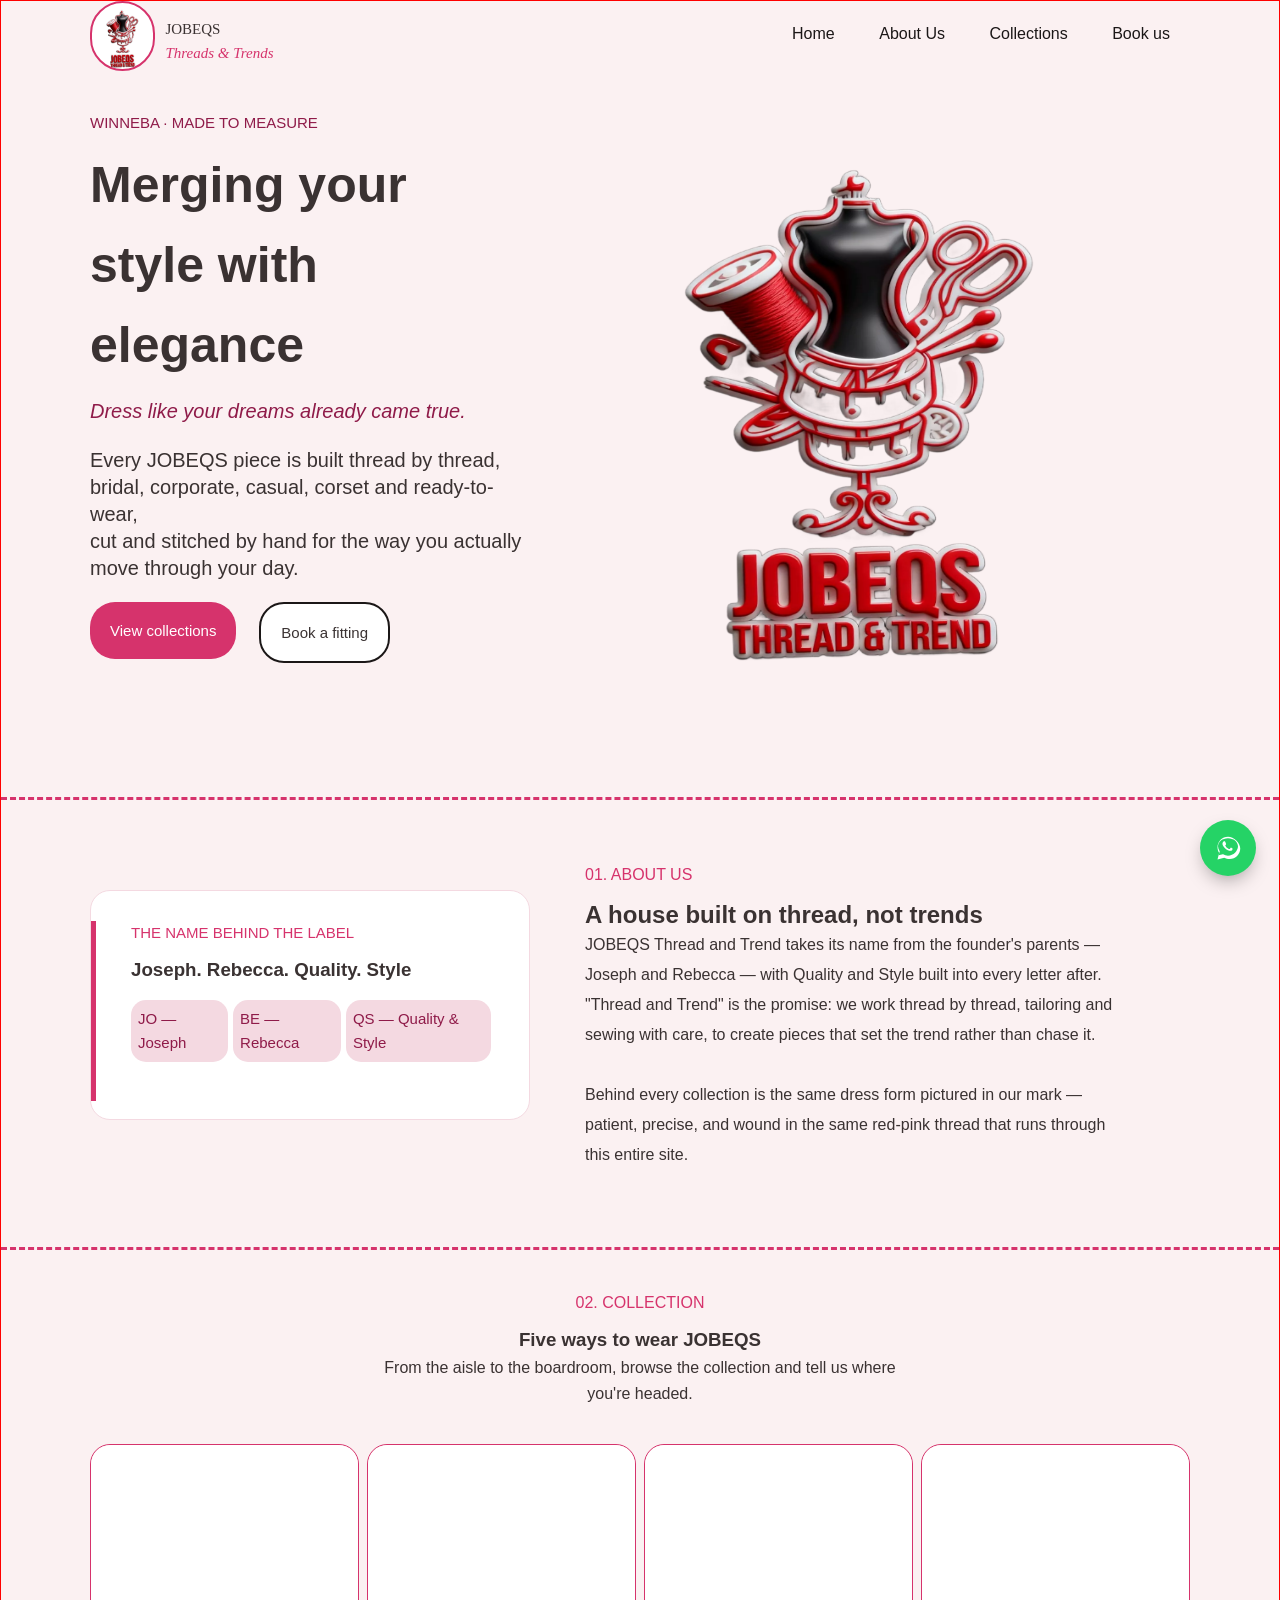
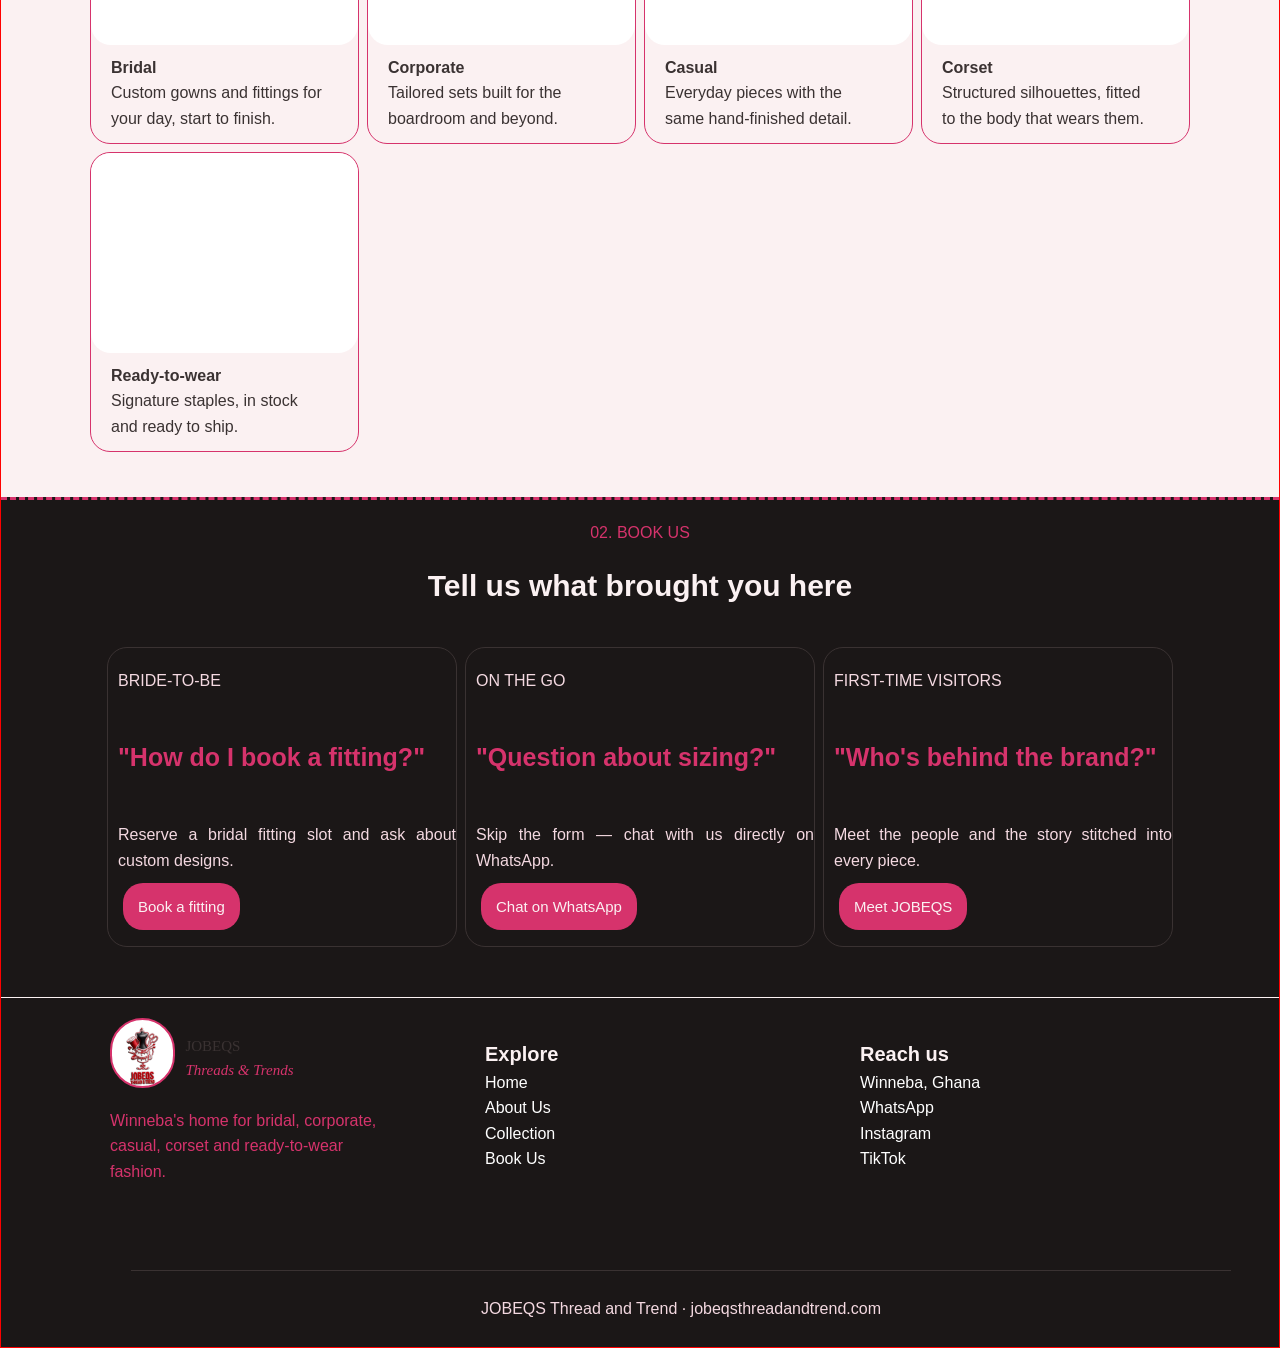
==== commit 4241047d: "pharse" ====
--- a/index.html
+++ b/index.html
@@ -170,7 +170,7 @@
                     <div class="bookusinfo">
                         <p>BRIDE-TO-BE</p>
                         <h3>"How do I book a fitting?"</h3>
-                        <p>Reserve a bridal fitting slot and ask about custom designs.</p>
+                        <p class="bookus-details">Reserve a bridal fitting slot and ask about custom designs.</p>
                         <a href="#">
                             <button>Book a fitting</button>
                         </a>
@@ -179,8 +179,8 @@
                 
                     <div class="bookusinfo">
                         <p>ON THE GO</p>
-                        <h3>"Quick question about sizing?"</h3>
-                        <p>Skip the form — chat with us directly on WhatsApp.</p>
+                        <h3>"Question about sizing?"</h3>
+                        <p class="bookus-details">Skip the form — chat with us directly on WhatsApp.</p>
                         <a href="#">
                             <button>Chat on WhatsApp</button>
                         </a>
@@ -190,7 +190,7 @@
                     <div class="bookusinfo">
                         <p>FIRST-TIME VISITORS</p>
                         <h3>"Who's behind the brand?"</h3>
-                        <p>Meet the people and the story stitched into every piece.</p>
+                        <p class="bookus-details">Meet the people and the story stitched into every piece.</p>
                         <a href="#">
                             <button>Meet JOBEQS</button>
                         </a>
@@ -244,5 +244,12 @@
                 </div>
             </div>
     </footer>
+    <a href="https://wa.me/233XXXXXXXXX?text=Hi%20JOBEQS%2C%20I%27d%20like%20to%20enquire%20about..." class="whatsapp-fab"
+        target="_blank" rel="noopener" aria-label="Chat with JOBEQS on WhatsApp">
+        <svg viewBox="0 0 32 32" width="28" height="28" fill="white">
+            <path
+                d="M16 3C9.4 3 4 8.4 4 15c0 2.4.7 4.6 1.9 6.5L4 29l7.7-1.9c1.8 1 3.9 1.5 6.3 1.5 6.6 0 12-5.4 12-12S22.6 3 16 3zm0 21.8c-2.1 0-4-.6-5.6-1.6l-.4-.2-4.6 1.2 1.2-4.5-.3-.4C5.2 17.5 4.6 15.8 4.6 14 4.6 8.9 9.7 4.8 16 4.8S27.4 8.9 27.4 14 22.3 24.8 16 24.8zm6.1-8.1c-.3-.2-2-1-2.3-1.1-.3-.1-.5-.2-.7.2-.2.3-.8 1.1-1 1.3-.2.2-.4.2-.7.1-.3-.2-1.4-.5-2.6-1.6-1-.9-1.6-2-1.8-2.3-.2-.3 0-.5.1-.6.1-.1.3-.4.4-.5.1-.2.2-.3.3-.5.1-.2 0-.4 0-.5-.1-.2-.7-1.7-1-2.3-.3-.6-.5-.5-.7-.5h-.6c-.2 0-.5.1-.8.4-.3.3-1 1-1 2.4s1 2.8 1.2 3c.1.2 2 3.1 4.9 4.3.7.3 1.2.5 1.6.6.7.2 1.3.2 1.8.1.5-.1 1.6-.6 1.8-1.3.2-.6.2-1.2.2-1.3-.1-.1-.3-.2-.6-.3z" />
+        </svg>
+    </a>
 </body>
 </html>
--- a/styles/index.css
+++ b/styles/index.css
@@ -335,7 +335,9 @@
 
 .bookusinfo p{
     color: var(--pink-mist);
-    text-align: justify; 
+    text-align: justify;
+    padding-left: 10px;
+    padding-bottom: 10px;
 }
 
 .bookusinfo h3 {
@@ -343,8 +345,13 @@
     text-align: left;
     font-size: 25px;
     line-height: normal;
-    padding: 0 0 0 10px;
-}
+    padding-left:10px;
+    margin-top: 40px;
+}
+
+/* .bookusinfo .bookus-details{
+    margin-bottom: 50px;
+} */
 
 .bookusinfo a{
     padding-left: 15px;
@@ -425,3 +432,22 @@
     text-decoration: none;
 }
 
+.whatsapp-fab {
+    position: fixed;
+    bottom: 24px;
+    right: 24px;
+    width: 56px;
+    height: 56px;
+    background: #25D366;
+    border-radius: 50%;
+    display: flex;
+    align-items: center;
+    justify-content: center;
+    box-shadow: 0 8px 20px -6px rgba(0, 0, 0, .4);
+    z-index: 999;
+    transition: transform .2s ease;
+}
+
+.whatsapp-fab:hover {
+    transform: scale(1.08);
+}
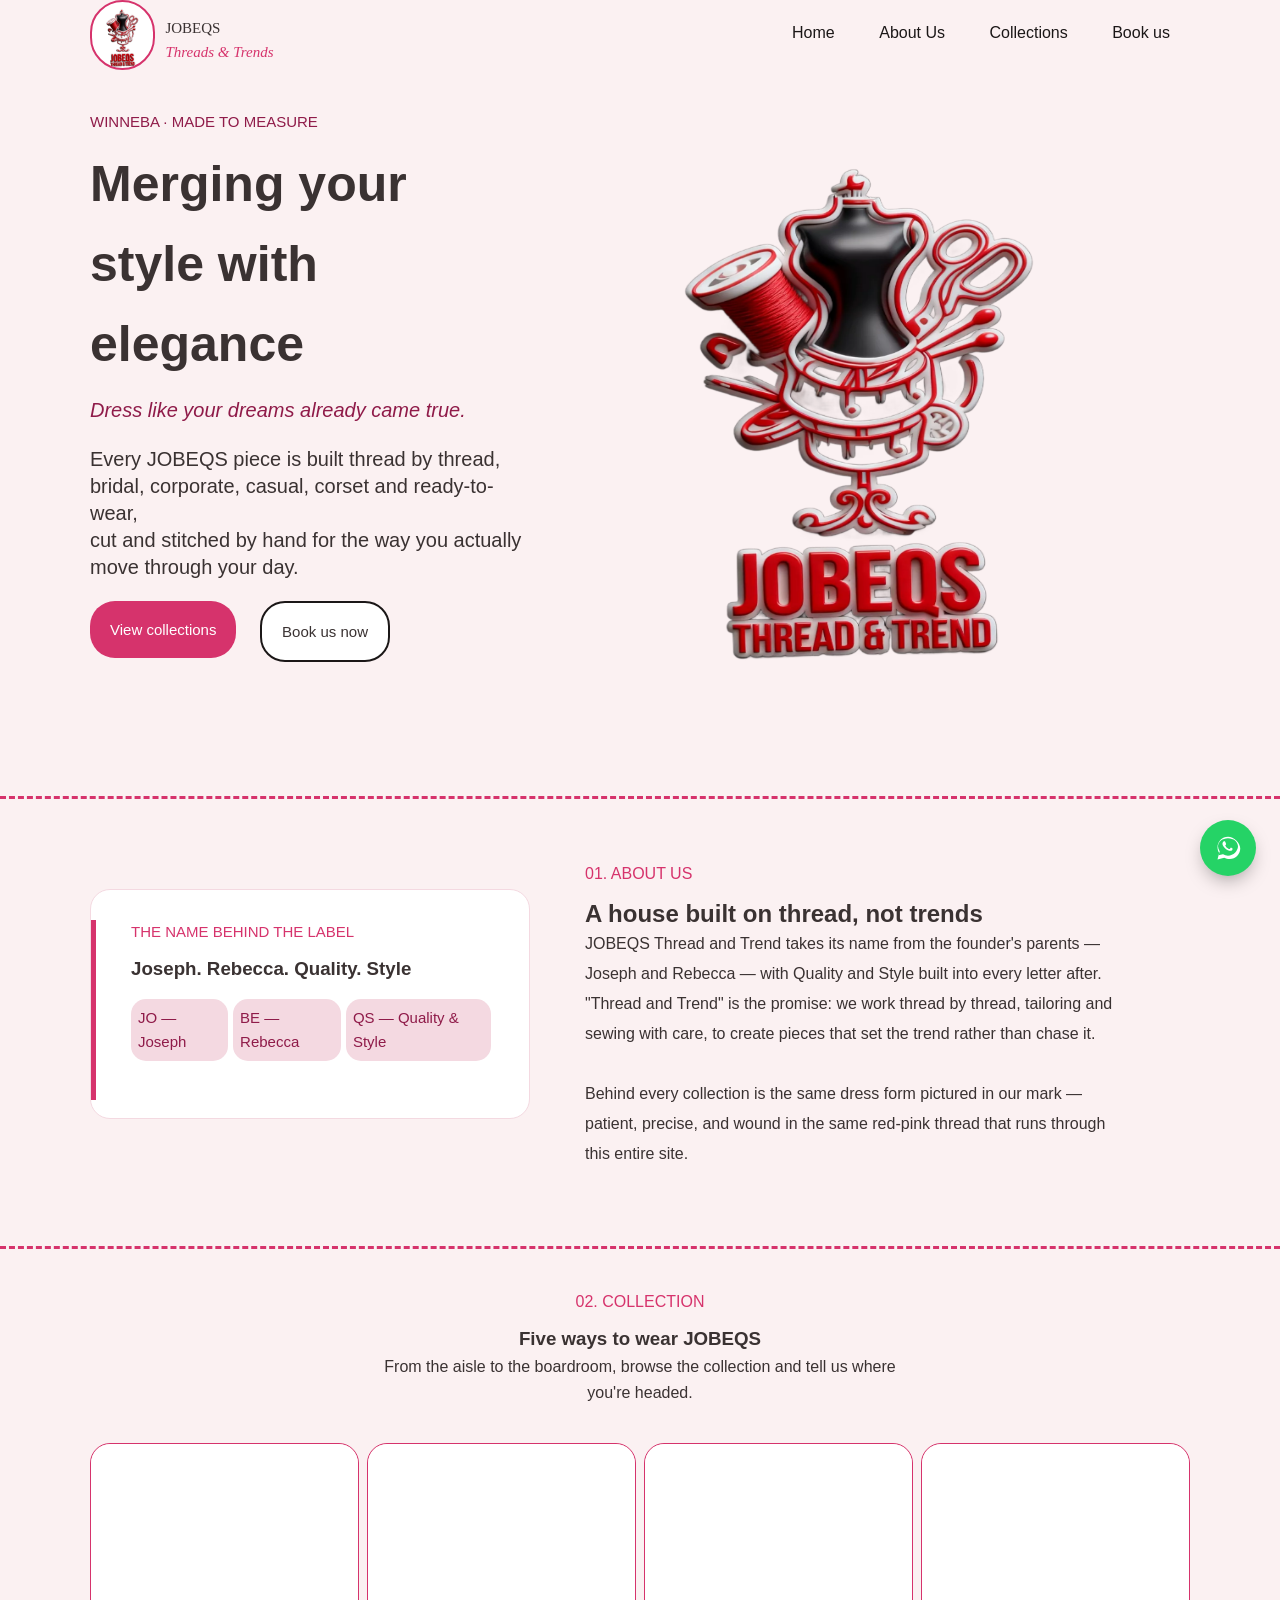
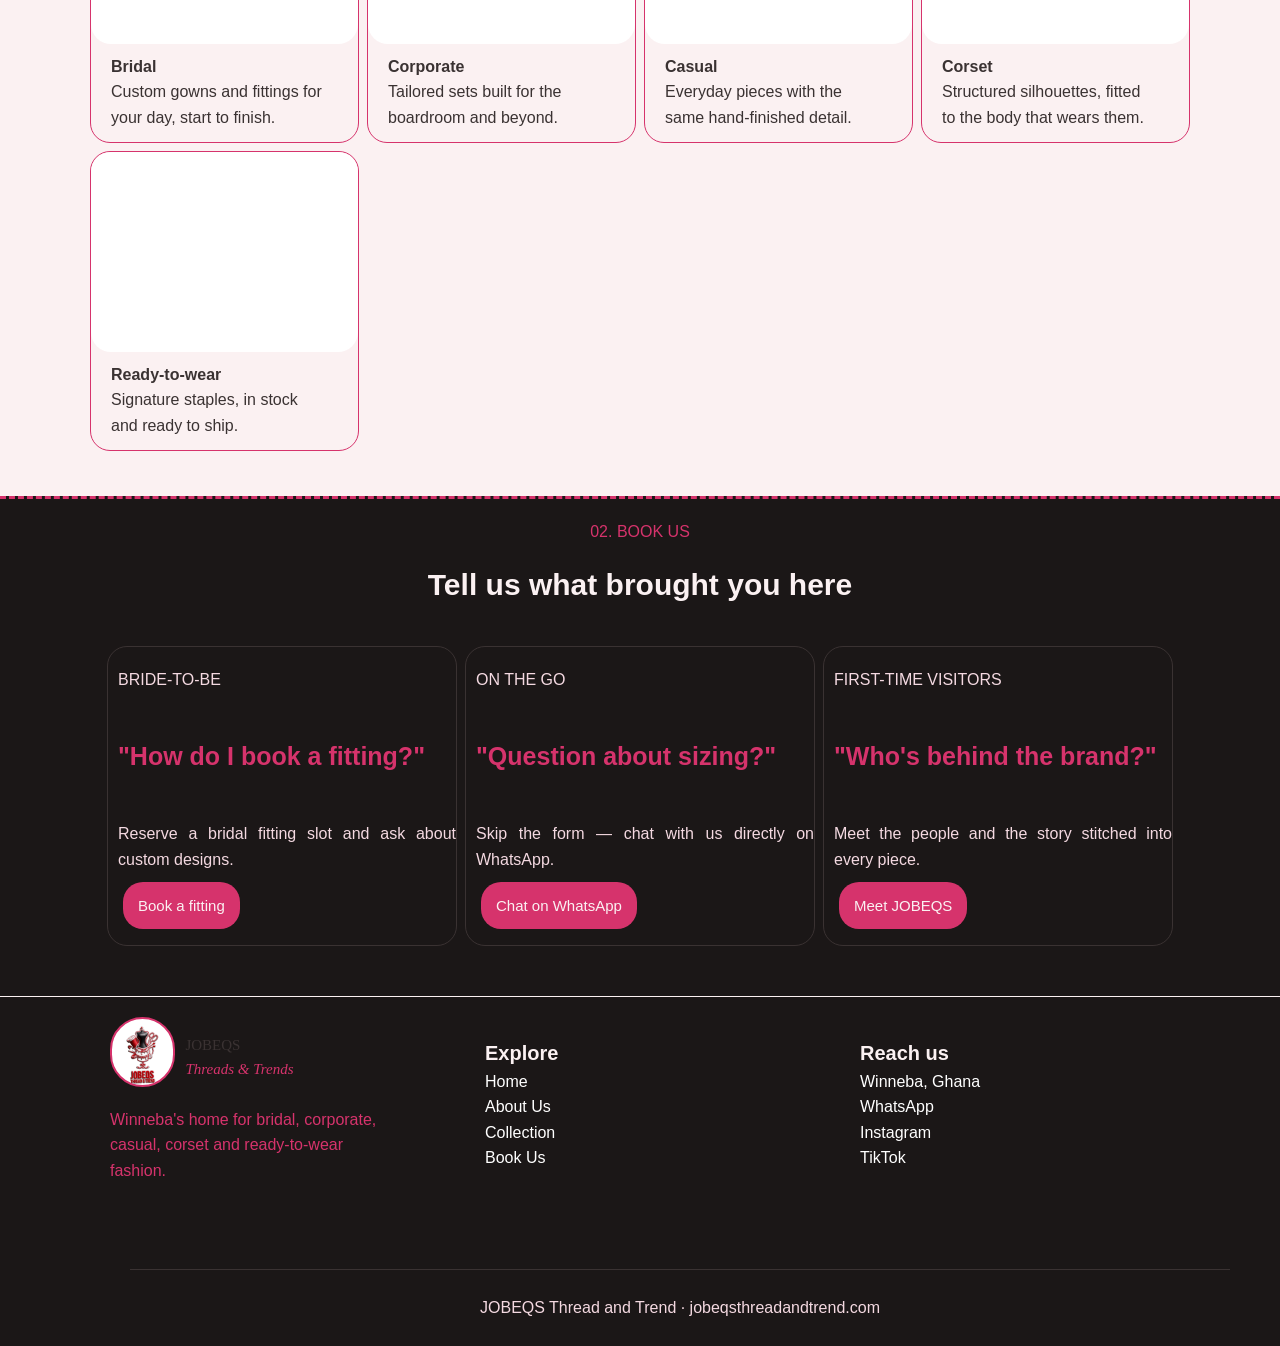
==== commit 313347d3: "finished first page of the JOBEQS website" ====
--- a/index.html
+++ b/index.html
@@ -24,10 +24,10 @@
             </div>
             
             <div class="nav">
-                <a href="#">Home</a>
-                <a href="#">About Us</a>
-                <a href="#">Collections</a>
-                <a href="#">Book us</a>
+                <a href="#home">Home</a>
+                <a href="#aboutus">About Us</a>
+                <a href="#collections">Collections</a>
+                <a href="#bookus">Book us</a>
             </div>
         </div>
     </header>
@@ -35,7 +35,7 @@
 
 
     <main>
-        <section class="home">
+        <section class="home" id="home">
             <div class="fullcontainer">
                 <div class="homeinfo">
                     <p class="hometop">
@@ -59,12 +59,12 @@
                     </article>
                 
                     <div class="buttons">
-                        <a href="#" class="viewcollection">
+                        <a href="#collections" class="viewcollection">
                             <button>View collections</button>
                         </a>
                 
-                        <a href="#" class="bookfitting">
-                            <button>Book a fitting</button>
+                        <a href="#bookus" class="bookfitting">
+                            <button>Book us now</button>
                         </a>
                     </div>
                 </div>
@@ -76,7 +76,7 @@
             </div>
         </section>
         <br>
-        <section class="aboutus">
+        <section class="aboutus" id="aboutus">
             <div class="fullcontainer">
                 <div class="fullcontainer">
                     <div class="labelbox">
@@ -109,7 +109,7 @@
             </div>
         </section>
 
-        <section class="collections">
+        <section class="collections" id="collections">
             <div class="fullcontainer">
                 <div class="collectioninfo">
                     <p class="sectiontitle">02. COLLECTION</p>
@@ -161,7 +161,7 @@
             </div>
         </section>
 
-        <section class="bookus">
+        <section class="bookus" id="bookus">
             <div class="fullcontainer">
                 <p class="sectiontitle">02. BOOK US</p>
                 <h3>Tell us what brought you here</h3>
--- a/styles/index.css
+++ b/styles/index.css
@@ -20,7 +20,6 @@
 }
 
 body{
-    border: 1px solid red;
     background-color: var(--blush);
     color: var(--ink-soft);
     font-family: 'Roboto', sans-serif;
@@ -28,8 +27,6 @@
 }
 
 header,main,footer{
-    /* border: 1px solid red; */
-    /* width: 1100px; */
     width: 100%;
     height: auto;
     margin: 0 auto;
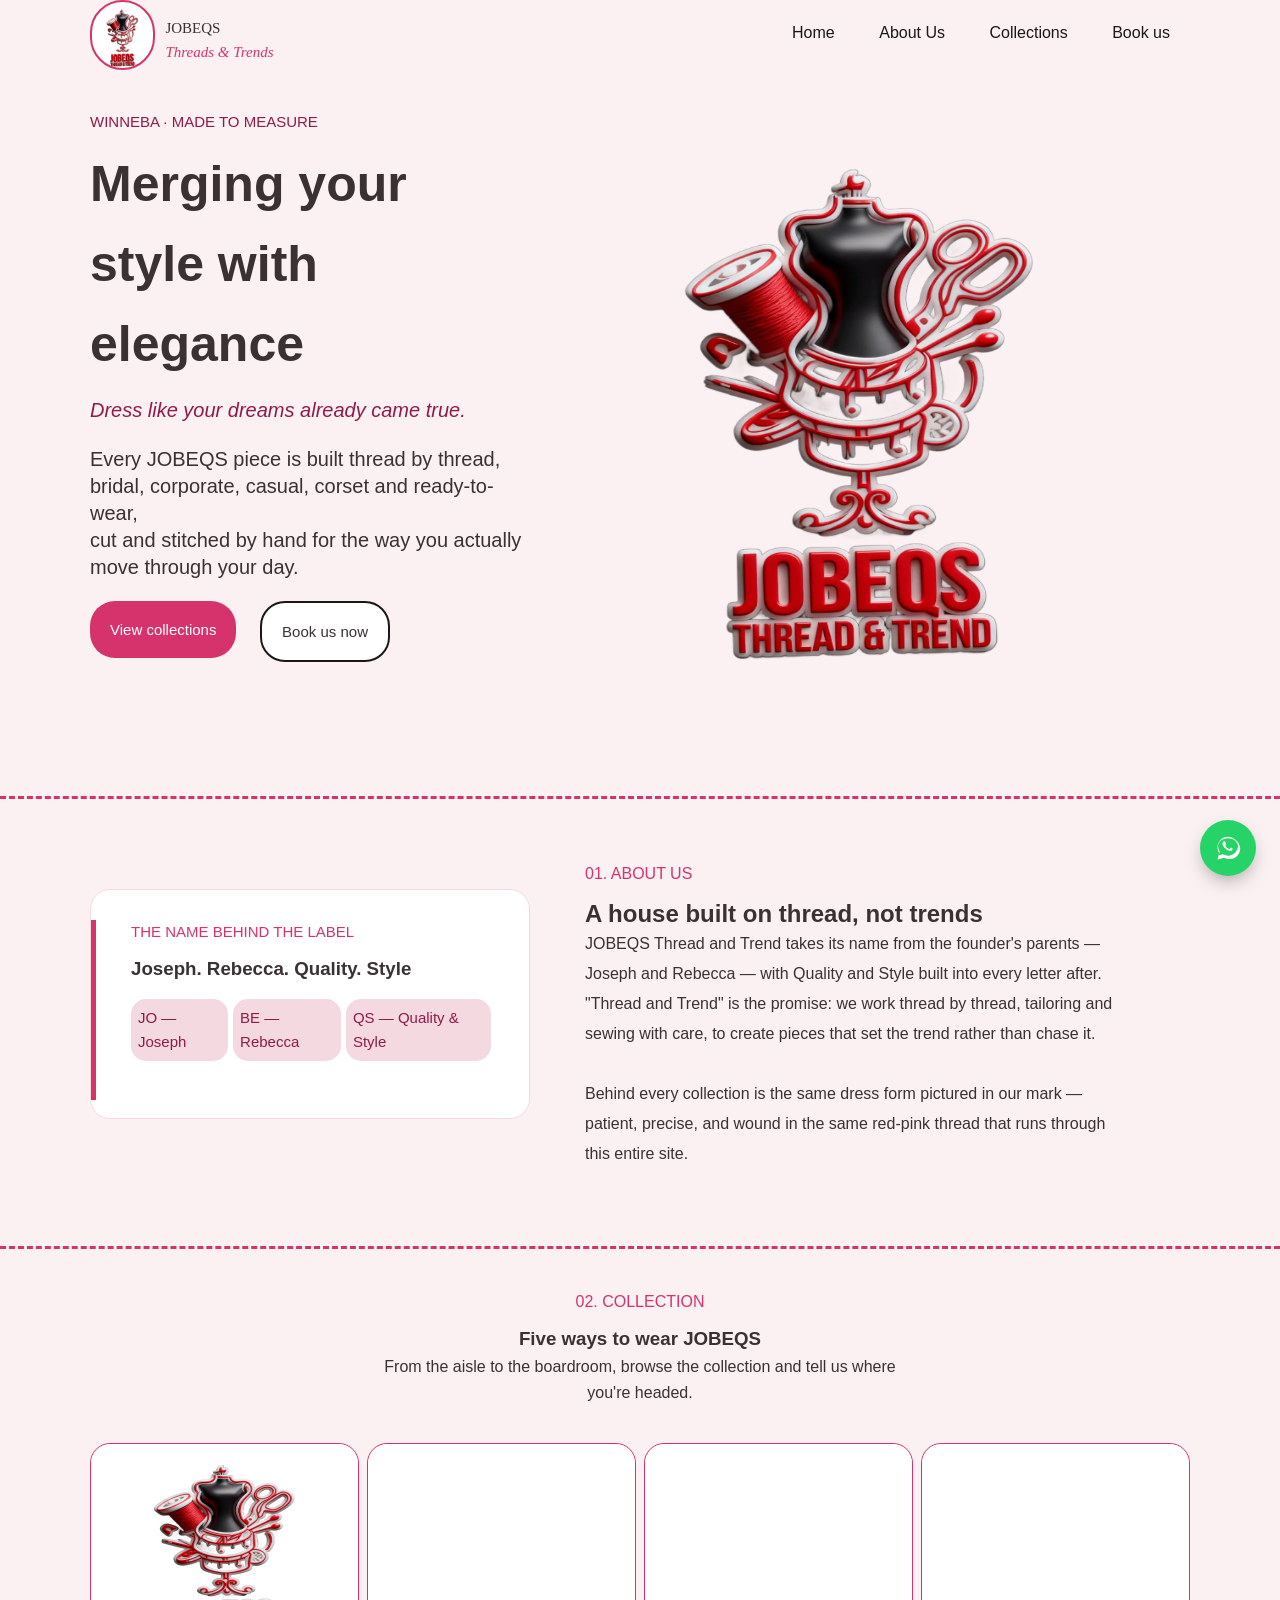
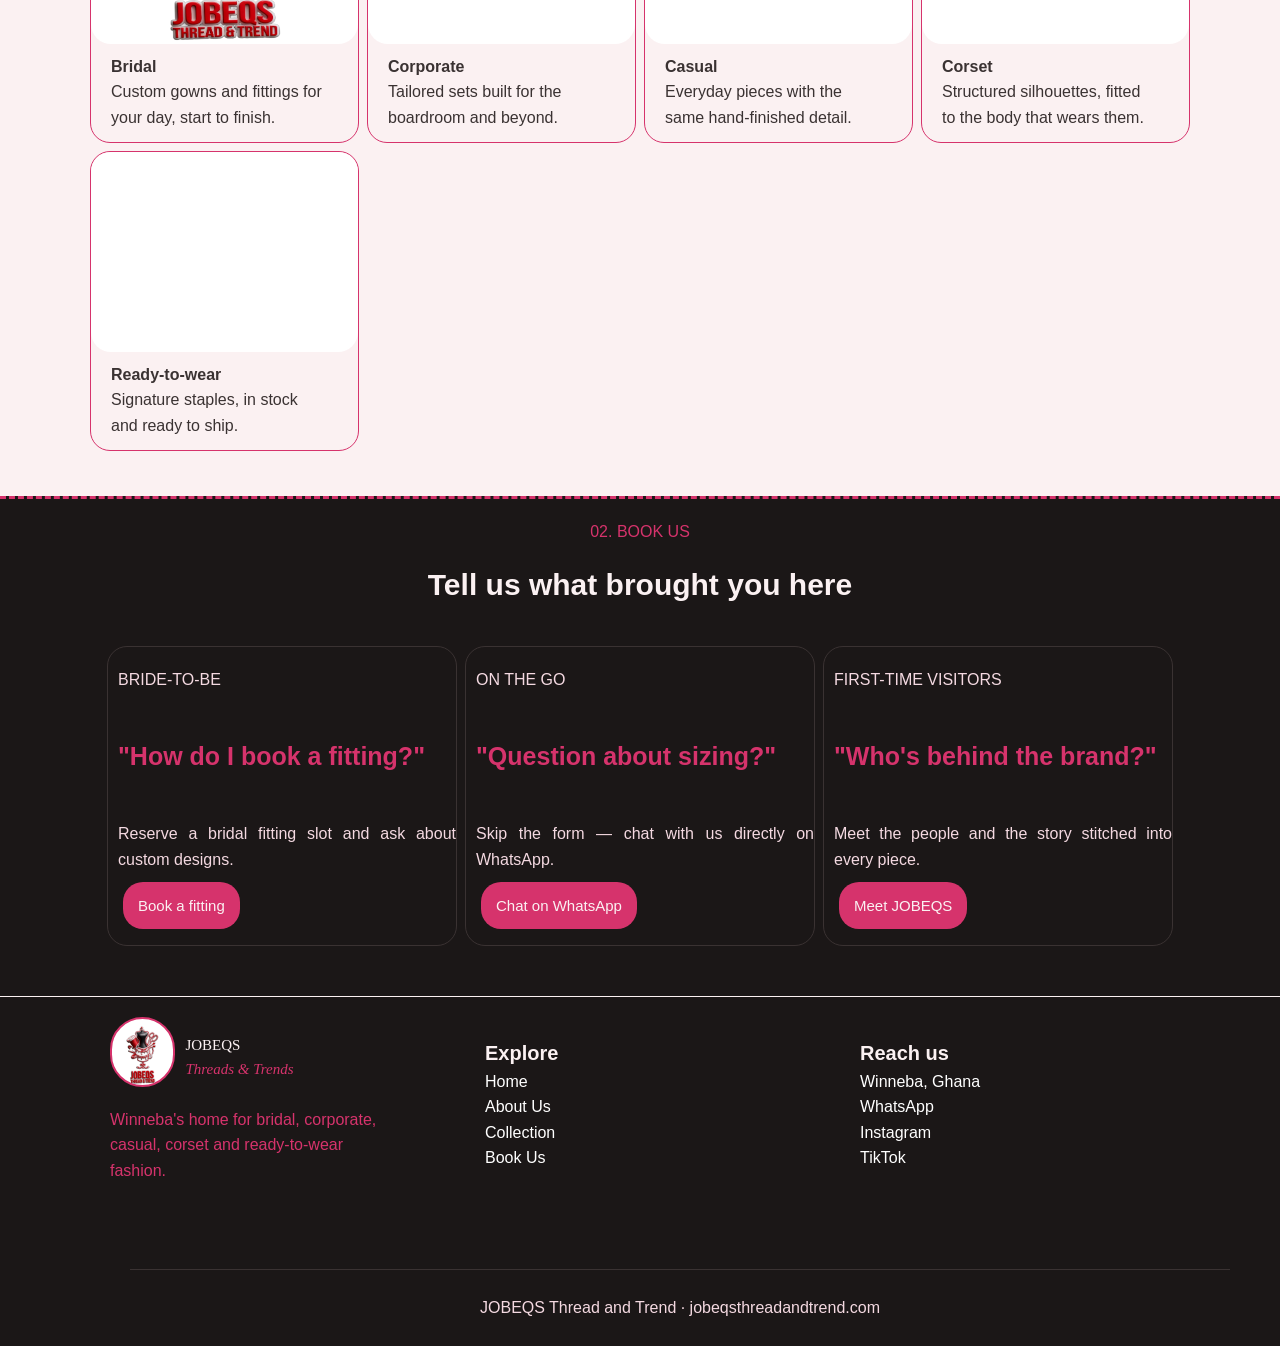
==== commit 2ded726f: "finnished collection page" ====
--- a/index.html
+++ b/index.html
@@ -119,44 +119,56 @@
                 
                 <div class="products">
                     <div class="productcat">
-                        <div class="productimage"></div>
-                        <div class="productinfo">
-                            <h4>Bridal</h4>
-                            <p>Custom gowns and fittings for <br>your day, start to finish.</p>
-                        </div>
-                    </div>
-                
-                    <div class="productcat">
-                        <div class="productimage"></div>
-                        <div class="productinfo">
-                            <h4>Corporate</h4>
-                            <p>Tailored sets built for the <br>boardroom and beyond.</p>
-                        </div>
-                    </div>
-                
-                    <div class="productcat">
-                        <div class="productimage"></div>
-                        <div class="productinfo">
-                            <h4>Casual</h4>
-                            <p>Everyday pieces with the <br>same hand-finished detail.</p>
-                        </div>
-                    </div>
-                
-                    <div class="productcat">
-                        <div class="productimage"></div>
-                        <div class="productinfo">
-                            <h4>Corset</h4>
-                            <p>Structured silhouettes, fitted <br>to the body that wears them.</p>
-                        </div>
-                    </div>
-                
-                    <div class="productcat">
-                        <div class="productimage"></div>
-                        <div class="productinfo">
-                            <h4>Ready-to-wear</h4>
-                            <p>Signature staples, in stock <br>and ready to ship.</p>
-                        </div>
-                    </div class="productcat">
+                        <a href="collection-bridal.html">
+                            <div class="productimage">
+                                <img src="images/20260605_090906.png" alt="image photo">
+                            </div>
+                            <div class="productinfo">
+                                <h4>Bridal</h4>
+                                <p>Custom gowns and fittings for <br>your day, start to finish.</p>
+                            </div>
+                        </a>
+                    </div>
+                
+                    <div class="productcat">
+                        <a href="#">
+                            <div class="productimage"></div>
+                            <div class="productinfo">
+                                <h4>Corporate</h4>
+                                <p>Tailored sets built for the <br>boardroom and beyond.</p>
+                            </div>
+                        </a>
+                    </div>
+                
+                    <div class="productcat">
+                        <a href="#">
+                            <div class="productimage"></div>
+                            <div class="productinfo">
+                                <h4>Casual</h4>
+                                <p>Everyday pieces with the <br>same hand-finished detail.</p>
+                            </div>
+                        </a>
+                    </div>
+                
+                    <div class="productcat">
+                        <a href="#">
+                            <div class="productimage"></div>
+                            <div class="productinfo">
+                                <h4>Corset</h4>
+                                <p>Structured silhouettes, fitted <br>to the body that wears them.</p>
+                            </div>
+                        </a>
+                    </div>
+                
+                    <div class="productcat">
+                        <a href="#">
+                            <div class="productimage"></div>
+                            <div class="productinfo">
+                                <h4>Ready-to-wear</h4>
+                                <p>Signature staples, in stock <br>and ready to ship.</p>
+                            </div>
+                        </a>
+                    </div>
                 </div>
             </div>
         </section>
--- a/styles/index.css
+++ b/styles/index.css
@@ -278,14 +278,26 @@
     cursor: pointer;
 }
 
+.productcat a{
+    text-decoration: none;
+    color: var(--ink-soft);
+}
+
 .productimage{
     border-radius: 20px;
-    background: #FFFFFF;
+    background: var(--paper);
+    height: 70%;
     height: 200px;
 
 }
 
+.productimage img{
+    width: 100%;
+    height: 100%;
+}
+
 .productinfo{
+    height: 30%;
     padding: 10px 0 0 20px;
 }
 
@@ -427,6 +439,14 @@
     display: flex;
     flex-direction: row;
     text-decoration: none;
+}
+
+.footerdiv .logo span {
+    color: var(--blush);
+}
+
+.footerdiv .logo .brand {
+    color: var(--rose);
 }
 
 .whatsapp-fab {
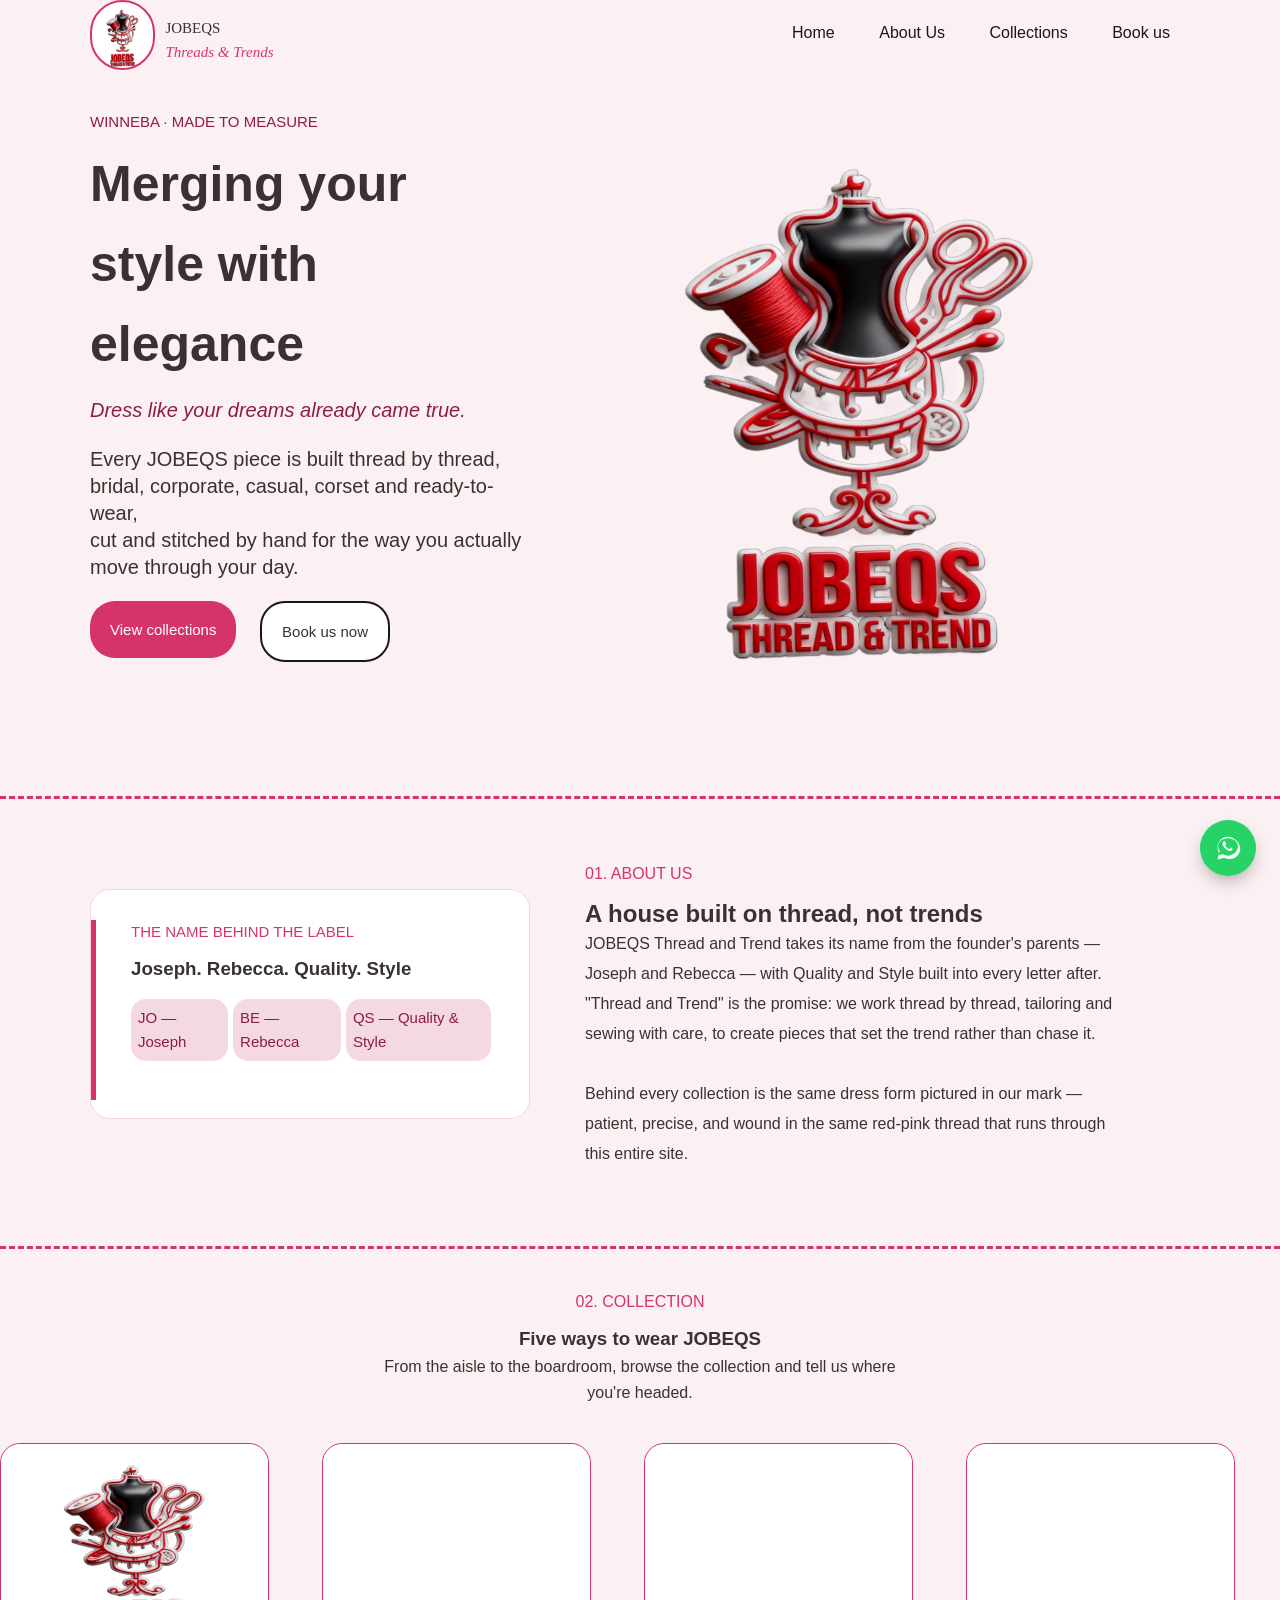
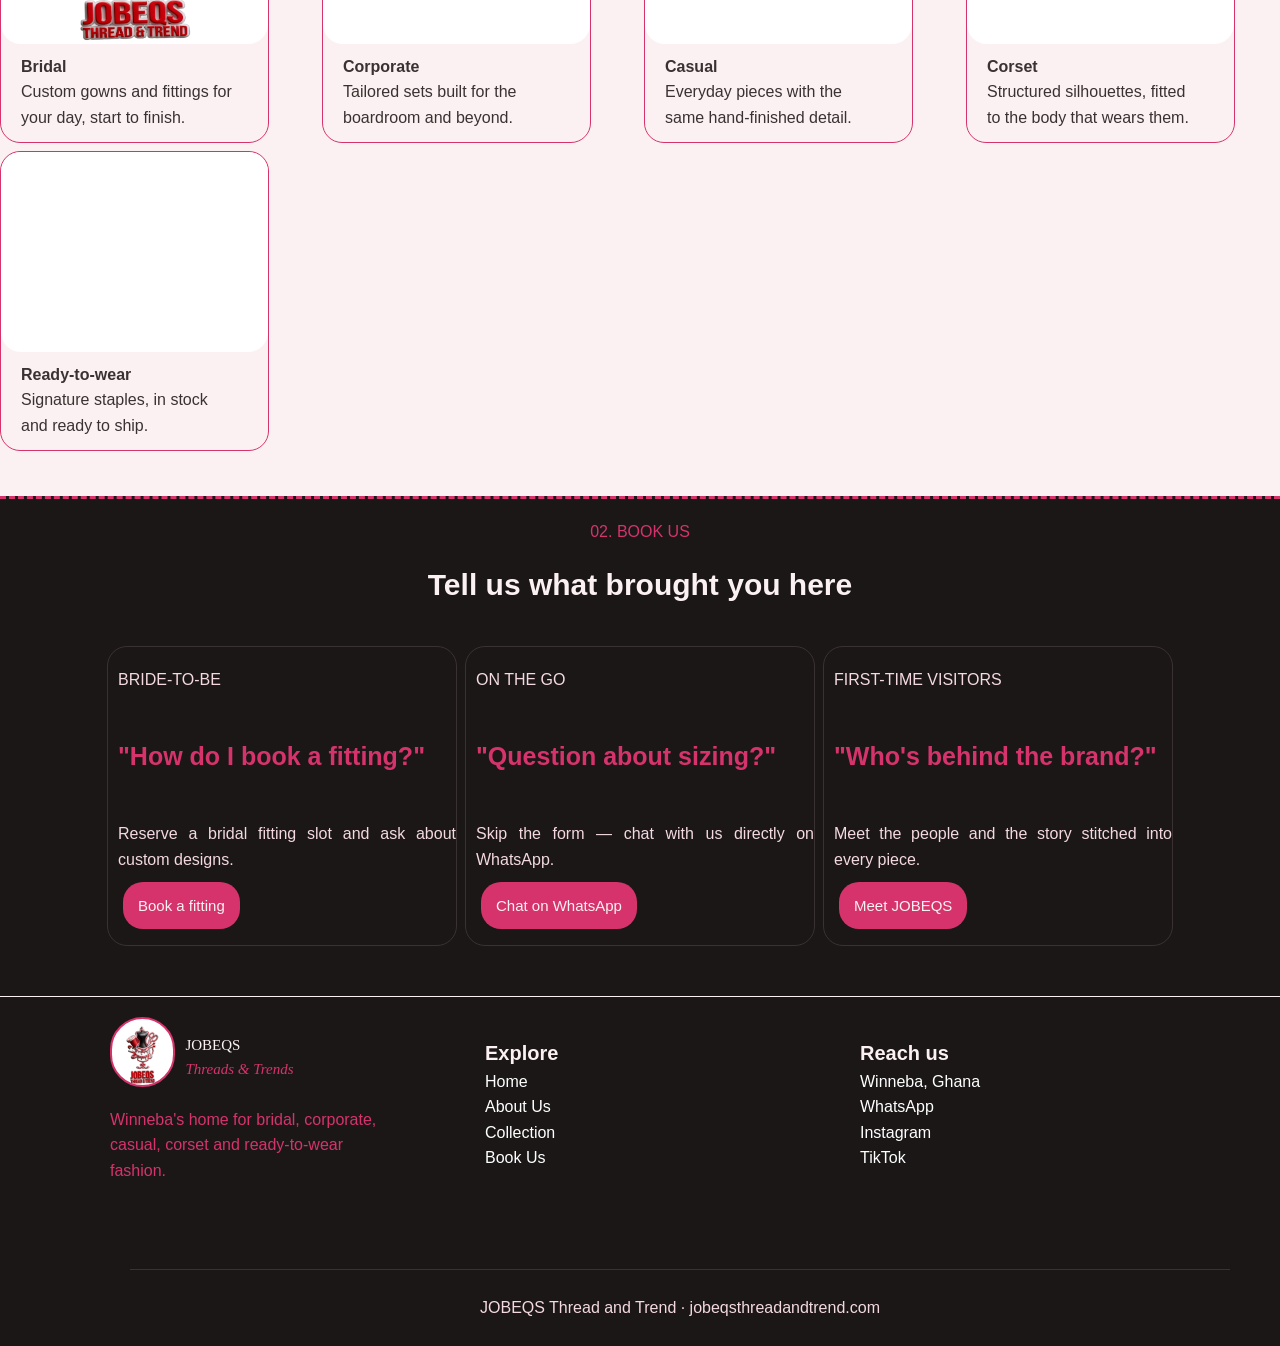
==== commit 72a2d624: "jksjsj" ====
--- a/index.html
+++ b/index.html
@@ -7,6 +7,7 @@
     <meta name="description" content="JOBEQS Thread Trend — Winneba's bridal boutique, also crafting elegant ready-to-wear, corset & corporate fashion">
     <title>JOBEQS Thread & Trends</title>
     <link rel="stylesheet" href="styles/index.css">
+    <link rel="stylesheet" href="styles/index-mini.css">
 
     <link rel="preconnect" href="https://fonts.googleapis.com">
     <link rel="preconnect" href="https://fonts.gstatic.com" crossorigin>
@@ -29,6 +30,12 @@
                 <a href="#collections">Collections</a>
                 <a href="#bookus">Book us</a>
             </div>
+
+            <!-- <button class="hamburger" aria-label="Toogle Menu" aria-expanded="false">
+                <span></span>
+                <span></span>
+                <span></span>
+            </button> -->
         </div>
     </header>
 
--- a/styles/index.css
+++ b/styles/index.css
@@ -35,9 +35,8 @@
 }
 
 .fullcontainer{
-    width: 1100px;
+    min-width: 1100px;
     height: 100%;
-    
     margin: 0 auto;
     display: flex;
     flex-direction: row;
@@ -94,6 +93,27 @@
     font-size: 16px;
     font-family: "Work Sans", Arial, sans-serif;
     cursor: pointer;
+}
+
+.hamburger {
+    display: none;
+    flex-direction: column;
+    justify-content: space-between;
+    width: 26px;
+    height: 20px;
+    background: none;
+    border: none;
+    cursor: pointer;
+    padding: 0;
+    margin-top: 24px;
+}
+
+.hamburger span {
+    display: block;
+    height: 2px;
+    width: 100%;
+    background: var(--ink);
+    border-radius: 2px;
 }
 
 main{
--- a/styles/index-mini.css
+++ b/styles/index-mini.css
@@ -0,0 +1,113 @@
+@media (max-width: 900px) {
+
+    .fullcontainer {
+        width: 100%;
+        padding: 0 24px;
+    }
+
+    .nav {
+        display: none;
+    }
+
+    .hamburger {
+        display: flex;
+    }
+
+    main section {
+        height: auto;
+        padding: 40px 0;
+    }
+
+    .home {
+        flex-direction: column;
+    }
+
+    .homeinfo,
+    .homeimage {
+        width: 100%;
+        height: auto;
+        margin-top: 20px;
+    }
+
+    .home h1 {
+        font-size: 36px;
+    }
+
+    .buttons {
+        width: 100%;
+        flex-direction: column;
+        gap: 12px;
+    }
+
+    .buttons a {
+        width: 100%;
+    }
+
+    .buttons button {
+        width: 100%;
+    }
+
+    .aboutus {
+        flex-direction: column;
+        height: auto;
+    }
+
+    .aboutus .fullcontainer {
+        flex-direction: column;
+    }
+
+    .aboutus .labelbox,
+    .aboutus .labelinfo {
+        width: 100%;
+        margin-top: 30px;
+        margin-left: 0;
+    }
+
+    .label {
+        width: 100%;
+    }
+
+    .products {
+        grid-template-columns: repeat(2, 1fr);
+    }
+
+    .products .productcat {
+        width: 100%;
+    }
+
+    .bookusdiv {
+        flex-direction: column;
+        align-items: center;
+    }
+
+    .bookusinfo {
+        width: 100%;
+        max-width: 400px;
+    }
+
+    footer section {
+        flex-direction: column;
+        height: auto;
+        gap: 0;
+    }
+
+    footer .footerdiv {
+        width: 100%;
+    }
+
+    footer .footer-email {
+        width: 100%;
+        margin-left: 0;
+    }
+}
+
+@media (max-width: 600px) {
+
+    .home h1 {
+        font-size: 28px;
+    }
+
+    .products {
+        grid-template-columns: 1fr;
+    }
+}
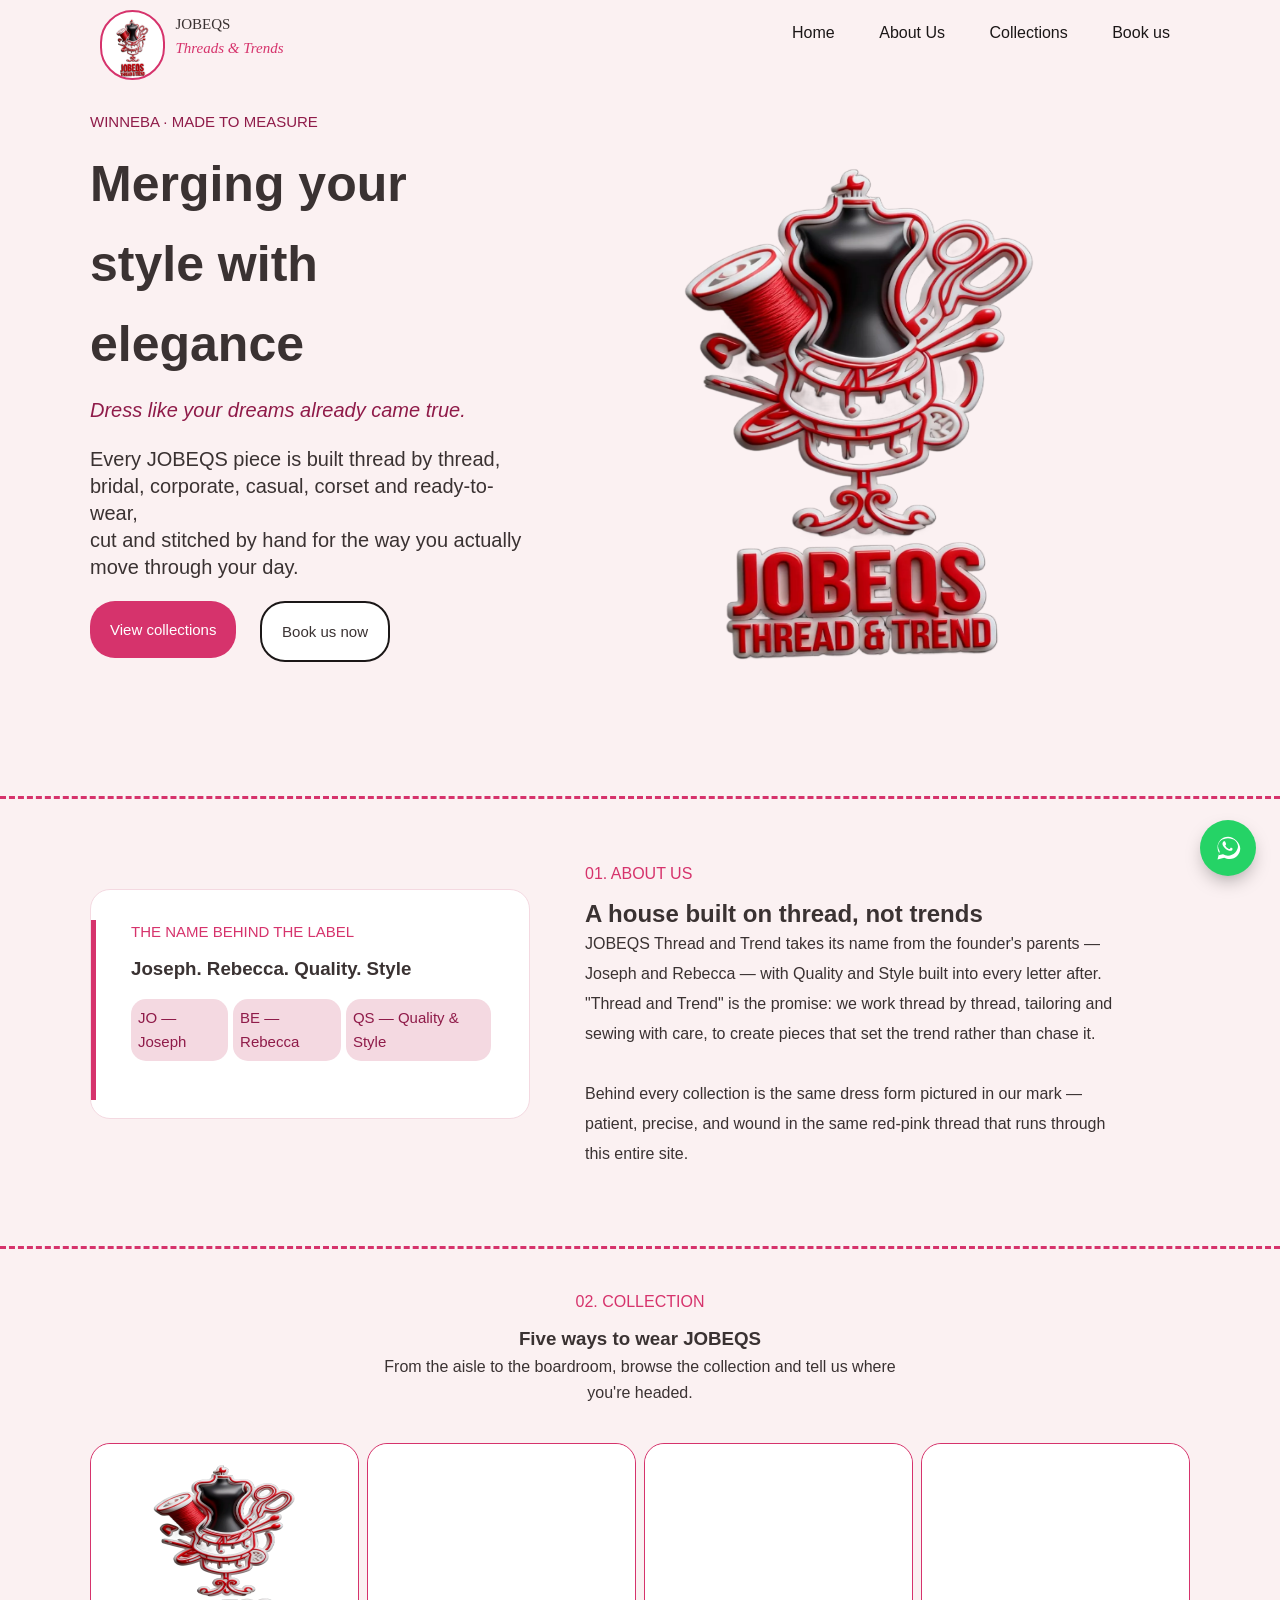
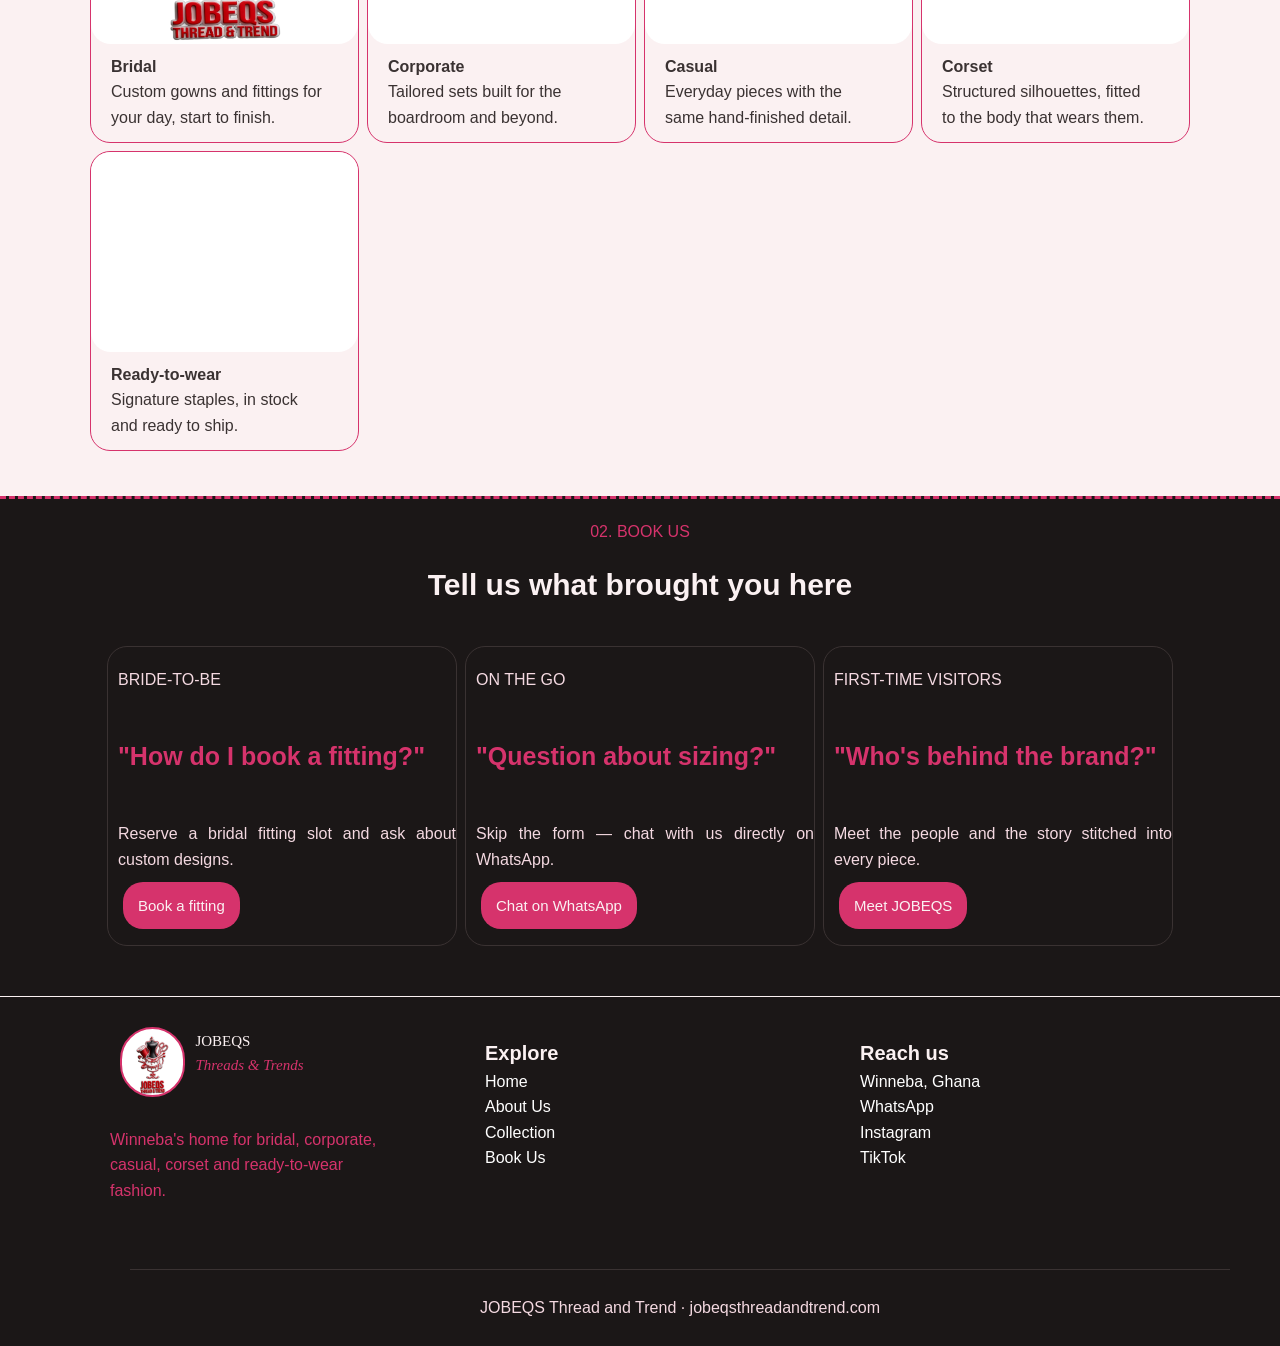
==== commit 98e7c0a6: "phone version complete" ====
--- a/index.html
+++ b/index.html
@@ -8,6 +8,7 @@
     <title>JOBEQS Thread & Trends</title>
     <link rel="stylesheet" href="styles/index.css">
     <link rel="stylesheet" href="styles/index-mini.css">
+    <script src="scripts/fashion-nav.js" defer></script>
 
     <link rel="preconnect" href="https://fonts.googleapis.com">
     <link rel="preconnect" href="https://fonts.gstatic.com" crossorigin>
@@ -31,11 +32,11 @@
                 <a href="#bookus">Book us</a>
             </div>
 
-            <!-- <button class="hamburger" aria-label="Toogle Menu" aria-expanded="false">
+            <button class="hamburger" aria-label="Toogle Menu" aria-expanded="false">
                 <span></span>
                 <span></span>
                 <span></span>
-            </button> -->
+            </button>
         </div>
     </header>
 
--- a/styles/index.css
+++ b/styles/index.css
@@ -59,7 +59,8 @@
     flex-direction: row;
     width: 30%;
     height: 100%;
-    gap: 0.65em
+    gap: 0.65em;
+    margin: 10px;
 }
 
 .logo img{
@@ -71,7 +72,7 @@
 }
 
 .logo span{
-    margin-top: 16px;
+    margin-top: 2px;
     font-family: "Fraunces";
     font-size: 15px;
 }
--- a/styles/index-mini.css
+++ b/styles/index-mini.css
@@ -1,12 +1,65 @@
-@media (max-width: 900px) {
+.fullcontainer {
+    width: 100%;
+    max-width: 1100px;
+    margin: 0 auto;
+    display: flex;
+    flex-direction: row;
+    justify-content: space-between;
+}
+
+.hamburger {
+    display: none;
+    flex-direction: column;
+    justify-content: space-between;
+    width: 26px;
+    height: 20px;
+    background: none;
+    border: none;
+    cursor: pointer;
+    padding: 0;
+    margin-top: 24px;
+}
+
+.hamburger span {
+    display: block;
+    height: 2px;
+    width: 100%;
+    background: var(--ink);
+    border-radius: 2px;
+}
+
+@media (max-width: 768px) {
 
     .fullcontainer {
-        width: 100%;
-        padding: 0 24px;
+        min-width: 0;
+        padding: 0 20px;
+    }
+
+    header .fullcontainer {
+        flex-wrap: wrap;
+        position: relative;
     }
 
     .nav {
         display: none;
+        width: 100%;
+        flex-direction: column;
+        padding-top: 0;
+        position: absolute;
+        top: 70px;
+        left: 0;
+        background: var(--blush);
+        border-top: 1px solid var(--pink-mist);
+        border-bottom: 1px solid var(--pink-mist);
+    }
+
+    .nav.open {
+        display: flex;
+    }
+
+    .nav a {
+        padding: 14px 20px;
+        border-bottom: 1px solid var(--pink-mist);
     }
 
     .hamburger {
@@ -30,7 +83,12 @@
     }
 
     .home h1 {
-        font-size: 36px;
+        font-size: 32px;
+    }
+
+    .home article,
+    .home br {
+        display: inline;
     }
 
     .buttons {
@@ -39,16 +97,12 @@
         gap: 12px;
     }
 
-    .buttons a {
-        width: 100%;
-    }
-
+    .buttons a,
     .buttons button {
         width: 100%;
     }
 
     .aboutus {
-        flex-direction: column;
         height: auto;
     }
 
@@ -59,20 +113,31 @@
     .aboutus .labelbox,
     .aboutus .labelinfo {
         width: 100%;
+        height: auto;
         margin-top: 30px;
         margin-left: 0;
     }
 
     .label {
         width: 100%;
+        height: auto;
+    }
+
+    .collections {
+        height: auto;
     }
 
     .products {
-        grid-template-columns: repeat(2, 1fr);
+        grid-template-columns: 1fr;
+        height: auto;
     }
 
     .products .productcat {
         width: 100%;
+    }
+
+    .bookus {
+        height: auto;
     }
 
     .bookusdiv {
@@ -83,6 +148,12 @@
     .bookusinfo {
         width: 100%;
         max-width: 400px;
+        height: auto;
+        padding-bottom: 20px;
+    }
+
+    footer {
+        height: auto;
     }
 
     footer section {
@@ -93,21 +164,11 @@
 
     footer .footerdiv {
         width: 100%;
+        height: auto;
     }
 
     footer .footer-email {
         width: 100%;
         margin-left: 0;
     }
-}
-
-@media (max-width: 600px) {
-
-    .home h1 {
-        font-size: 28px;
-    }
-
-    .products {
-        grid-template-columns: 1fr;
-    }
 }
